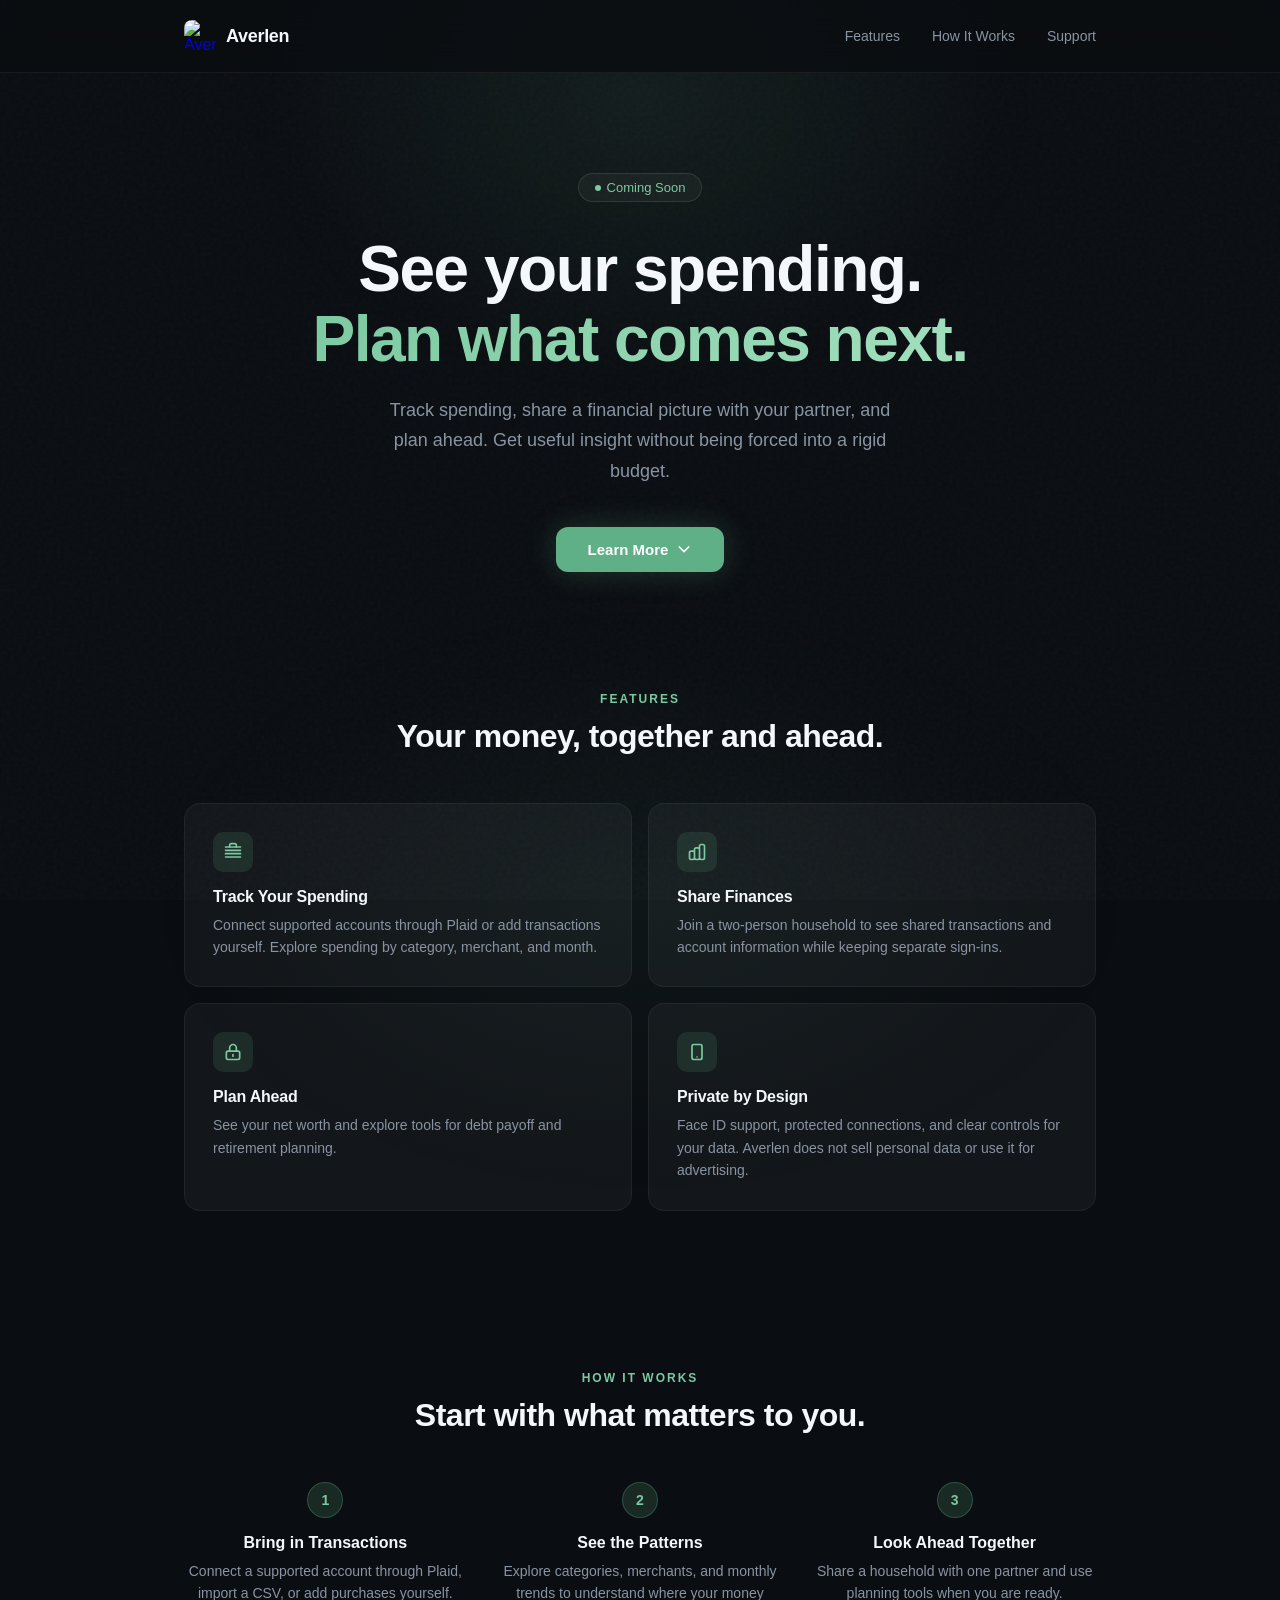
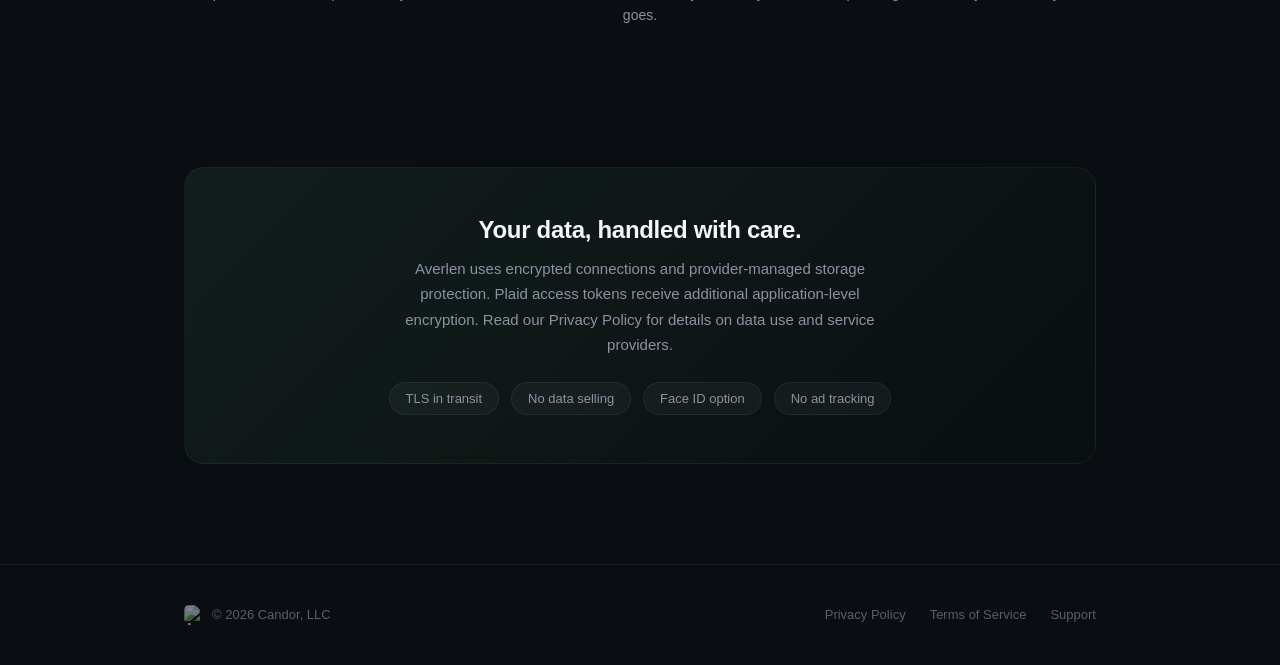
==== index.html @ c2e6af3e "Set Averlen website domain while preserving existing app callbacks" ====
<!DOCTYPE html>
<html lang="en">
<head>
    <meta charset="UTF-8">
    <meta name="viewport" content="width=device-width, initial-scale=1.0">
    <title>Averlen — Track spending, share finances, plan ahead.</title>
    <meta name="description" content="Averlen helps you track spending, share finances with a partner, and plan ahead. Connect supported accounts, explore trends, and use flexible tools without a rigid budget.">
    <meta name="theme-color" content="#5FAF87">
    <link rel="icon" type="image/png" href="averlen-logo.png">
    <link rel="apple-touch-icon" href="averlen-logo.png">

    <link rel="canonical" href="https://averlen.app/">

    <!-- Open Graph / social sharing -->
    <meta property="og:title" content="Averlen — Track spending, share finances, plan ahead.">
    <meta property="og:description" content="Track spending, share finances with a partner, and plan ahead with Averlen for iPhone.">
    <meta property="og:image" content="https://averlen.app/averlen-logo.png">
    <meta property="og:url" content="https://averlen.app">
    <meta property="og:type" content="website">
    <meta name="twitter:card" content="summary_large_image">
    <meta name="twitter:title" content="Averlen — Track spending, share finances, plan ahead.">
    <meta name="twitter:description" content="Track spending, share finances with a partner, and plan ahead with Averlen for iPhone.">
    <meta name="twitter:image" content="https://averlen.app/averlen-logo.png">
    <style>
        *, *::before, *::after { margin: 0; padding: 0; box-sizing: border-box; }

        :root {
            --green: #5FAF87;
            --green-light: #7CC9A1;
            --green-dark: #4A8F6E;
            --green-glow: rgba(95, 175, 135, 0.25);
            --bg: #0A0D11;
            --surface: rgba(255, 255, 255, 0.04);
            --surface-hover: rgba(255, 255, 255, 0.07);
            --border: rgba(255, 255, 255, 0.06);
            --border-light: rgba(255, 255, 255, 0.1);
            --text: #F4F7FB;
            --text-secondary: #8994A3;
            --text-muted: #5a5f68;
        }

        html { scroll-behavior: smooth; }

        body {
            font-family: 'Inter', -apple-system, BlinkMacSystemFont, sans-serif;
            background: var(--bg);
            color: var(--text);
            min-height: 100vh;
            overflow-x: hidden;
            -webkit-font-smoothing: antialiased;
        }

        /* ── Ambient background glow ── */
        .bg-glow {
            position: fixed;
            top: -200px;
            left: 50%;
            transform: translateX(-50%);
            width: 800px;
            height: 600px;
            background: radial-gradient(ellipse, rgba(95, 175, 135, 0.10) 0%, transparent 70%);
            pointer-events: none;
            z-index: 0;
        }

        .bg-glow-bottom {
            position: fixed;
            bottom: -300px;
            left: 50%;
            transform: translateX(-50%);
            width: 1000px;
            height: 600px;
            background: radial-gradient(ellipse, rgba(95, 175, 135, 0.06) 0%, transparent 70%);
            pointer-events: none;
            z-index: 0;
        }

        /* ── Noise texture overlay ── */
        body::before {
            content: '';
            position: fixed;
            inset: 0;
            background: url("data:image/svg+xml,%3Csvg viewBox='0 0 256 256' xmlns='http://www.w3.org/2000/svg'%3E%3Cfilter id='noise'%3E%3CfeTurbulence type='fractalNoise' baseFrequency='0.9' numOctaves='4' stitchTiles='stitch'/%3E%3C/filter%3E%3Crect width='100%25' height='100%25' filter='url(%23noise)' opacity='0.03'/%3E%3C/svg%3E");
            pointer-events: none;
            z-index: 1;
        }

        /* ── Layout ── */
        .page { position: relative; z-index: 2; }

        .container {
            max-width: 960px;
            margin: 0 auto;
            padding: 0 24px;
        }

        /* ── Nav ── */
        nav {
            padding: 20px 0;
            position: sticky;
            top: 0;
            z-index: 100;
            backdrop-filter: blur(20px);
            -webkit-backdrop-filter: blur(20px);
            background: rgba(10, 13, 17, 0.8);
            border-bottom: 1px solid var(--border);
        }

        .nav-inner {
            display: flex;
            align-items: center;
            justify-content: space-between;
        }

        .nav-brand {
            display: flex;
            align-items: center;
            gap: 10px;
            text-decoration: none;
        }

        .nav-brand img {
            width: 32px;
            height: 32px;
            border-radius: 8px;
        }

        .nav-brand span {
            font-size: 18px;
            font-weight: 700;
            color: var(--text);
            letter-spacing: -0.3px;
        }

        .nav-links {
            display: flex;
            align-items: center;
            gap: 32px;
        }

        .nav-links a {
            color: var(--text-secondary);
            text-decoration: none;
            font-size: 14px;
            font-weight: 500;
            transition: color 0.2s;
        }

        .nav-links a:hover { color: var(--text); }

        /* ── Hero ── */
        .hero {
            padding: 100px 0 80px;
            text-align: center;
        }

        .hero-badge {
            display: inline-flex;
            align-items: center;
            gap: 6px;
            background: var(--surface);
            border: 1px solid var(--border-light);
            border-radius: 100px;
            padding: 6px 16px;
            font-size: 13px;
            font-weight: 500;
            color: var(--green-light);
            margin-bottom: 32px;
            animation: fadeInUp 0.6s ease-out;
        }

        .hero-badge::before {
            content: '';
            width: 6px;
            height: 6px;
            border-radius: 50%;
            background: var(--green-light);
            animation: pulse 2s ease-in-out infinite;
        }

        .hero h1 {
            font-size: clamp(40px, 6vw, 64px);
            font-weight: 700;
            letter-spacing: -1.5px;
            line-height: 1.1;
            margin-bottom: 20px;
            animation: fadeInUp 0.6s ease-out 0.1s both;
        }

        .hero h1 .highlight {
            background: linear-gradient(135deg, var(--green-light), #A3E0BE);
            -webkit-background-clip: text;
            -webkit-text-fill-color: transparent;
            background-clip: text;
        }

        .hero-sub {
            font-size: 18px;
            line-height: 1.7;
            color: var(--text-secondary);
            max-width: 520px;
            margin: 0 auto 40px;
            animation: fadeInUp 0.6s ease-out 0.2s both;
        }

        .hero-cta {
            display: inline-flex;
            align-items: center;
            gap: 8px;
            background: var(--green);
            color: white;
            padding: 14px 32px;
            border-radius: 12px;
            font-size: 15px;
            font-weight: 600;
            text-decoration: none;
            transition: all 0.25s;
            box-shadow: 0 0 30px var(--green-glow);
            animation: fadeInUp 0.6s ease-out 0.3s both;
        }

        .hero-cta:hover {
            transform: translateY(-2px);
            box-shadow: 0 0 50px var(--green-glow);
            background: var(--green-dark);
        }

        .hero-cta svg {
            width: 16px;
            height: 16px;
        }

        /* ── Features ── */
        .features-section {
            padding: 40px 0 80px;
        }

        .section-label {
            text-align: center;
            font-size: 12px;
            font-weight: 600;
            text-transform: uppercase;
            letter-spacing: 2px;
            color: var(--green-light);
            margin-bottom: 12px;
        }

        .section-title {
            text-align: center;
            font-size: 32px;
            font-weight: 700;
            letter-spacing: -0.5px;
            margin-bottom: 48px;
        }

        .features-grid {
            display: grid;
            grid-template-columns: repeat(2, 1fr);
            gap: 16px;
        }

        .feature-card {
            background: var(--surface);
            border: 1px solid var(--border);
            border-radius: 16px;
            padding: 28px;
            transition: all 0.3s ease;
        }

        .feature-card:hover {
            background: var(--surface-hover);
            border-color: var(--border-light);
            transform: translateY(-2px);
        }

        .feature-icon-wrap {
            width: 40px;
            height: 40px;
            border-radius: 10px;
            background: rgba(95, 175, 135, 0.14);
            display: flex;
            align-items: center;
            justify-content: center;
            margin-bottom: 16px;
            font-size: 18px;
        }

        .feature-card h3 {
            font-size: 16px;
            font-weight: 600;
            margin-bottom: 8px;
            letter-spacing: -0.2px;
        }

        .feature-card p {
            font-size: 14px;
            color: var(--text-secondary);
            line-height: 1.6;
        }

        /* ── How it works ── */
        .how-section {
            padding: 80px 0;
        }

        .steps {
            display: grid;
            grid-template-columns: repeat(3, 1fr);
            gap: 32px;
            margin-top: 48px;
        }

        .step {
            text-align: center;
        }

        .step-num {
            width: 36px;
            height: 36px;
            border-radius: 50%;
            background: rgba(95, 175, 135, 0.18);
            color: var(--green-light);
            display: inline-flex;
            align-items: center;
            justify-content: center;
            font-size: 14px;
            font-weight: 700;
            margin-bottom: 16px;
            border: 1px solid rgba(95, 175, 135, 0.3);
        }

        .step h3 {
            font-size: 16px;
            font-weight: 600;
            margin-bottom: 8px;
        }

        .step p {
            font-size: 14px;
            color: var(--text-secondary);
            line-height: 1.6;
        }

        /* ── Privacy banner ── */
        .privacy-section {
            padding: 60px 0;
        }

        .privacy-card {
            background: linear-gradient(135deg, rgba(95, 175, 135, 0.10), rgba(46, 125, 50, 0.02));
            border: 1px solid rgba(46, 125, 50, 0.15);
            border-radius: 20px;
            padding: 48px;
            text-align: center;
        }

        .privacy-card h2 {
            font-size: 24px;
            font-weight: 700;
            margin-bottom: 12px;
            letter-spacing: -0.3px;
        }

        .privacy-card p {
            font-size: 15px;
            color: var(--text-secondary);
            line-height: 1.7;
            max-width: 480px;
            margin: 0 auto;
        }

        .privacy-pills {
            display: flex;
            justify-content: center;
            gap: 12px;
            margin-top: 24px;
            flex-wrap: wrap;
        }

        .pill {
            background: var(--surface);
            border: 1px solid var(--border);
            border-radius: 100px;
            padding: 8px 16px;
            font-size: 13px;
            font-weight: 500;
            color: var(--text-secondary);
        }

        /* ── Footer ── */
        footer {
            padding: 40px 0;
            border-top: 1px solid var(--border);
            margin-top: 40px;
        }

        .footer-inner {
            display: flex;
            align-items: center;
            justify-content: space-between;
        }

        .footer-brand {
            display: flex;
            align-items: center;
            gap: 8px;
        }

        .footer-brand img {
            width: 20px;
            height: 20px;
            border-radius: 5px;
            opacity: 0.5;
        }

        .footer-brand span {
            font-size: 13px;
            color: var(--text-muted);
        }

        .footer-links {
            display: flex;
            gap: 24px;
        }

        .footer-links a {
            font-size: 13px;
            color: var(--text-muted);
            text-decoration: none;
            transition: color 0.2s;
        }

        .footer-links a:hover { color: var(--text-secondary); }

        /* ── Animations ── */
        @keyframes fadeInUp {
            from { opacity: 0; transform: translateY(20px); }
            to { opacity: 1; transform: translateY(0); }
        }

        @keyframes pulse {
            0%, 100% { opacity: 1; }
            50% { opacity: 0.4; }
        }

        /* ── Mobile hamburger toggle ── */
        .nav-toggle {
            display: none;
            background: none;
            border: none;
            cursor: pointer;
            padding: 8px;
            color: var(--text-secondary);
        }

        .nav-toggle svg { display: block; }

        /* ── Responsive ── */
        @media (max-width: 640px) {
            .hero { padding: 60px 0 50px; }
            .hero h1 { font-size: 32px; }
            .hero-sub { font-size: 16px; }
            .features-grid { grid-template-columns: 1fr; }
            .steps { grid-template-columns: 1fr; gap: 24px; }
            .privacy-card { padding: 32px 24px; }
            .privacy-pills { gap: 8px; }
            .pill { font-size: 12px; padding: 6px 12px; }
            .footer-inner { flex-direction: column; gap: 16px; text-align: center; }
            .footer-links { gap: 16px; }

            .nav-toggle { display: block; }

            .nav-links {
                display: none;
                position: absolute;
                top: 100%;
                left: 0;
                right: 0;
                background: rgba(10, 13, 17, 0.95);
                backdrop-filter: blur(20px);
                -webkit-backdrop-filter: blur(20px);
                border-bottom: 1px solid var(--border);
                flex-direction: column;
                padding: 16px 24px;
                gap: 16px;
            }

            .nav-links.open { display: flex; }

            .nav-links a { font-size: 16px; }
        }
    </style>
</head>
<body>
    <div class="bg-glow"></div>
    <div class="bg-glow-bottom"></div>

    <div class="page">
        <!-- Nav -->
        <nav>
            <div class="container">
                <div class="nav-inner">
                    <a href="/" class="nav-brand">
                        <img src="averlen-logo.png" alt="Averlen">
                        <span>Averlen</span>
                    </a>
                    <button class="nav-toggle" onclick="document.querySelector('.nav-links').classList.toggle('open')" aria-label="Menu">
                        <svg width="24" height="24" fill="none" viewBox="0 0 24 24" stroke="currentColor" stroke-width="2">
                            <path stroke-linecap="round" stroke-linejoin="round" d="M4 6h16M4 12h16M4 18h16"/>
                        </svg>
                    </button>
                    <div class="nav-links">
                        <a href="#features" onclick="document.querySelector('.nav-links').classList.remove('open')">Features</a>
                        <a href="#how" onclick="document.querySelector('.nav-links').classList.remove('open')">How It Works</a>
                        <a href="support.html">Support</a>
                    </div>
                </div>
            </div>
        </nav>

        <!-- Hero -->
        <section class="hero">
            <div class="container">
                <div class="hero-badge">Coming Soon</div>
                <h1>See your spending.<br><span class="highlight">Plan what comes next.</span></h1>
                <p class="hero-sub">
                    Track spending, share a financial picture with your partner, and plan ahead.
                    Get useful insight without being forced into a rigid budget.
                </p>
                <a href="#features" class="hero-cta">
                    Learn More
                    <svg fill="none" viewBox="0 0 24 24" stroke="currentColor" stroke-width="2.5">
                        <path stroke-linecap="round" stroke-linejoin="round" d="M19 9l-7 7-7-7"/>
                    </svg>
                </a>
            </div>
        </section>

        <!-- Features -->
        <section class="features-section" id="features">
            <div class="container">
                <p class="section-label">Features</p>
                <h2 class="section-title">Your money, together and ahead.</h2>
                <div class="features-grid">
                    <div class="feature-card">
                        <div class="feature-icon-wrap">
                            <svg width="20" height="20" fill="none" viewBox="0 0 24 24" stroke="#7CC9A1" stroke-width="2"><path stroke-linecap="round" stroke-linejoin="round" d="M3 10h18M3 6h18M3 14h18M3 18h18"/><path stroke-linecap="round" stroke-linejoin="round" d="M8 6V4a2 2 0 012-2h4a2 2 0 012 2v2"/></svg>
                        </div>
                        <h3>Track Your Spending</h3>
                        <p>Connect supported accounts through Plaid or add transactions yourself. Explore spending by category, merchant, and month.</p>
                    </div>
                    <div class="feature-card">
                        <div class="feature-icon-wrap">
                            <svg width="20" height="20" fill="none" viewBox="0 0 24 24" stroke="#7CC9A1" stroke-width="2"><path stroke-linecap="round" stroke-linejoin="round" d="M9 19v-6a2 2 0 00-2-2H5a2 2 0 00-2 2v6a2 2 0 002 2h2a2 2 0 002-2zm0 0V9a2 2 0 012-2h2a2 2 0 012 2v10m-6 0a2 2 0 002 2h2a2 2 0 002-2m0 0V5a2 2 0 012-2h2a2 2 0 012 2v14a2 2 0 01-2 2h-2a2 2 0 01-2-2z"/></svg>
                        </div>
                        <h3>Share Finances</h3>
                        <p>Join a two-person household to see shared transactions and account information while keeping separate sign-ins.</p>
                    </div>
                    <div class="feature-card">
                        <div class="feature-icon-wrap">
                            <svg width="20" height="20" fill="none" viewBox="0 0 24 24" stroke="#7CC9A1" stroke-width="2"><path stroke-linecap="round" stroke-linejoin="round" d="M12 15v2m-6 4h12a2 2 0 002-2v-6a2 2 0 00-2-2H6a2 2 0 00-2 2v6a2 2 0 002 2zm10-10V7a4 4 0 00-8 0v4h8z"/></svg>
                        </div>
                        <h3>Plan Ahead</h3>
                        <p>See your net worth and explore tools for debt payoff and retirement planning.</p>
                    </div>
                    <div class="feature-card">
                        <div class="feature-icon-wrap">
                            <svg width="20" height="20" fill="none" viewBox="0 0 24 24" stroke="#7CC9A1" stroke-width="2"><path stroke-linecap="round" stroke-linejoin="round" d="M12 18h.01M8 21h8a2 2 0 002-2V5a2 2 0 00-2-2H8a2 2 0 00-2 2v14a2 2 0 002 2z"/></svg>
                        </div>
                        <h3>Private by Design</h3>
                        <p>Face ID support, protected connections, and clear controls for your data. Averlen does not sell personal data or use it for advertising.</p>
                    </div>
                </div>
            </div>
        </section>

        <!-- How It Works -->
        <section class="how-section" id="how">
            <div class="container">
                <p class="section-label">How It Works</p>
                <h2 class="section-title">Start with what matters to you.</h2>
                <div class="steps">
                    <div class="step">
                        <div class="step-num">1</div>
                        <h3>Bring in Transactions</h3>
                        <p>Connect a supported account through Plaid, import a CSV, or add purchases yourself.</p>
                    </div>
                    <div class="step">
                        <div class="step-num">2</div>
                        <h3>See the Patterns</h3>
                        <p>Explore categories, merchants, and monthly trends to understand where your money goes.</p>
                    </div>
                    <div class="step">
                        <div class="step-num">3</div>
                        <h3>Look Ahead Together</h3>
                        <p>Share a household with one partner and use planning tools when you are ready.</p>
                    </div>
                </div>
            </div>
        </section>

        <!-- Privacy -->
        <section class="privacy-section">
            <div class="container">
                <div class="privacy-card">
                    <h2>Your data, handled with care.</h2>
                    <p>Averlen uses encrypted connections and provider-managed storage protection. Plaid access tokens receive additional application-level encryption. Read our Privacy Policy for details on data use and service providers.</p>
                    <div class="privacy-pills">
                        <span class="pill">TLS in transit</span>
                        <span class="pill">No data selling</span>
                        <span class="pill">Face ID option</span>
                        <span class="pill">No ad tracking</span>
                    </div>
                </div>
            </div>
        </section>

        <!-- Footer -->
        <footer>
            <div class="container">
                <div class="footer-inner">
                    <div class="footer-brand">
                        <img src="averlen-logo.png" alt="Averlen">
                        <span>&copy; 2026 Candor, LLC</span>
                    </div>
                    <div class="footer-links">
                        <a href="privacy.html">Privacy Policy</a>
                        <a href="terms.html">Terms of Service</a>
                        <a href="support.html">Support</a>
                    </div>
                </div>
            </div>
        </footer>
    </div>
</body>
</html>
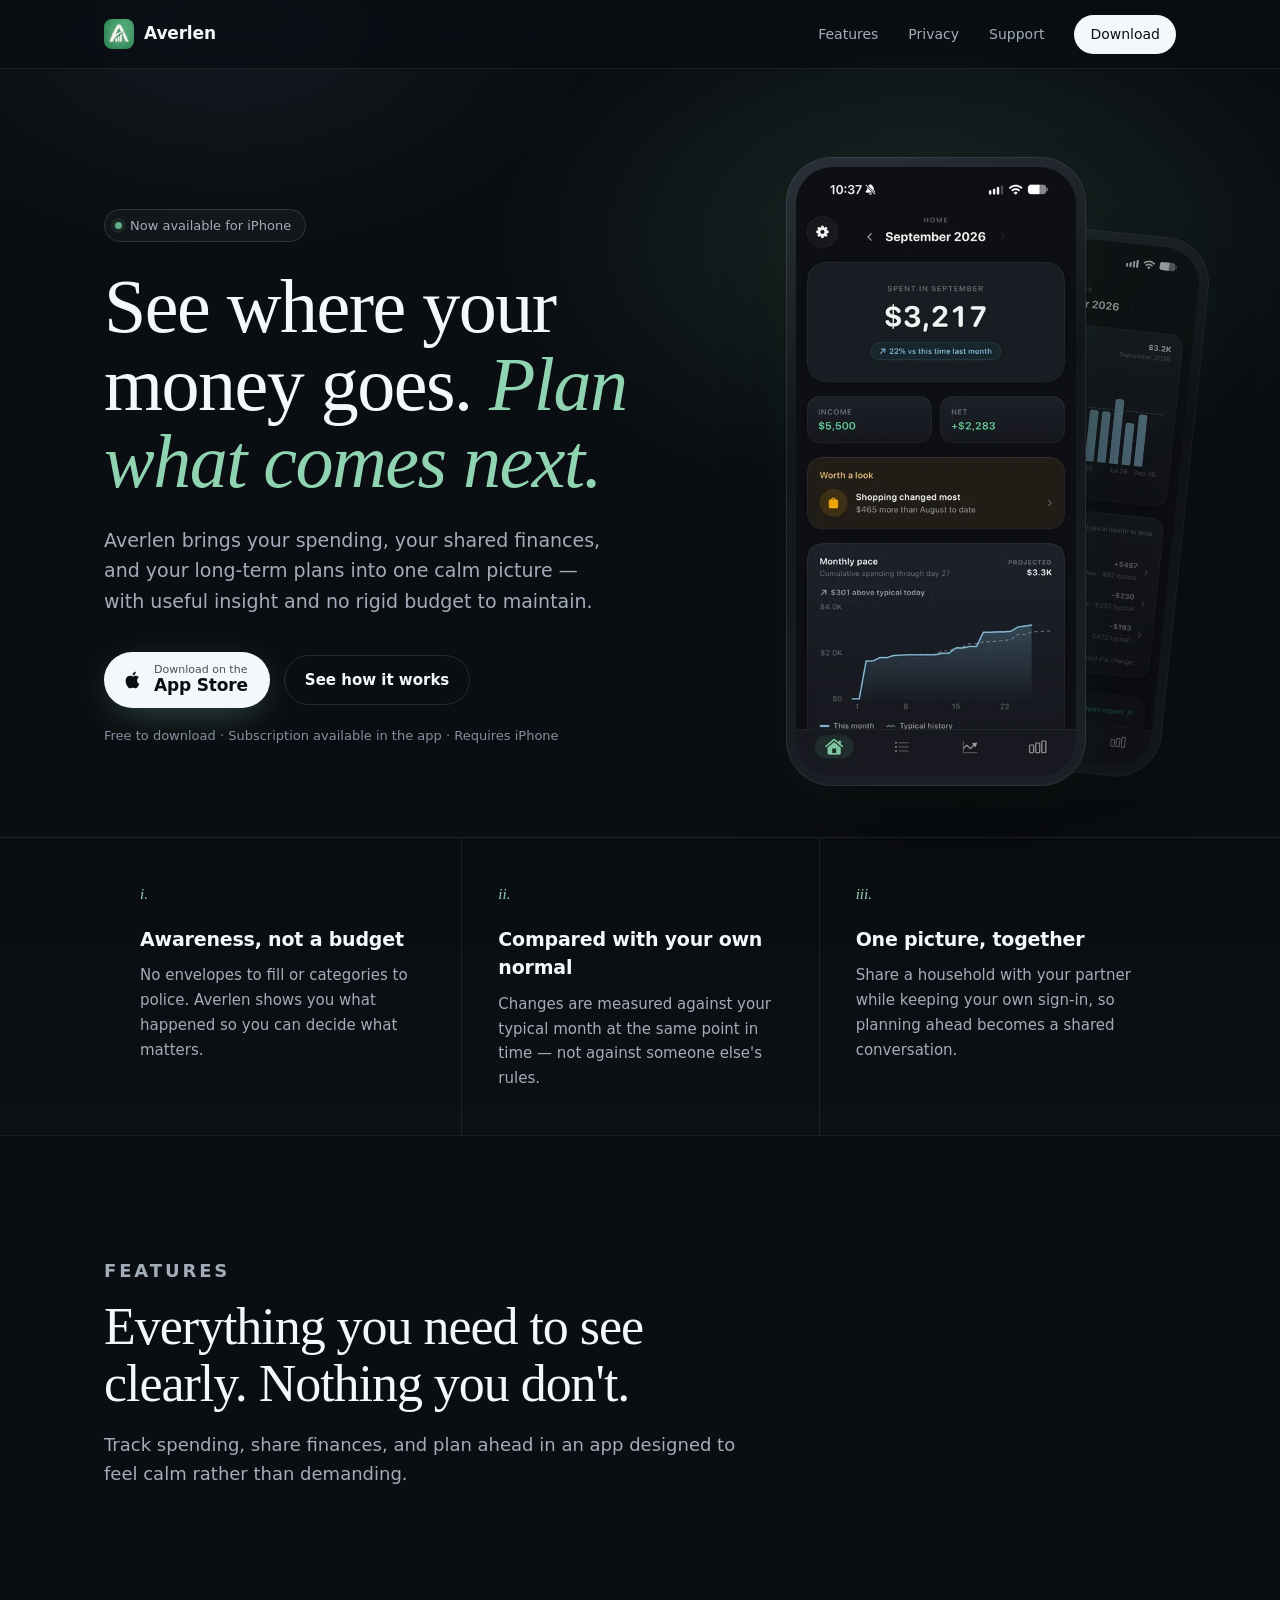
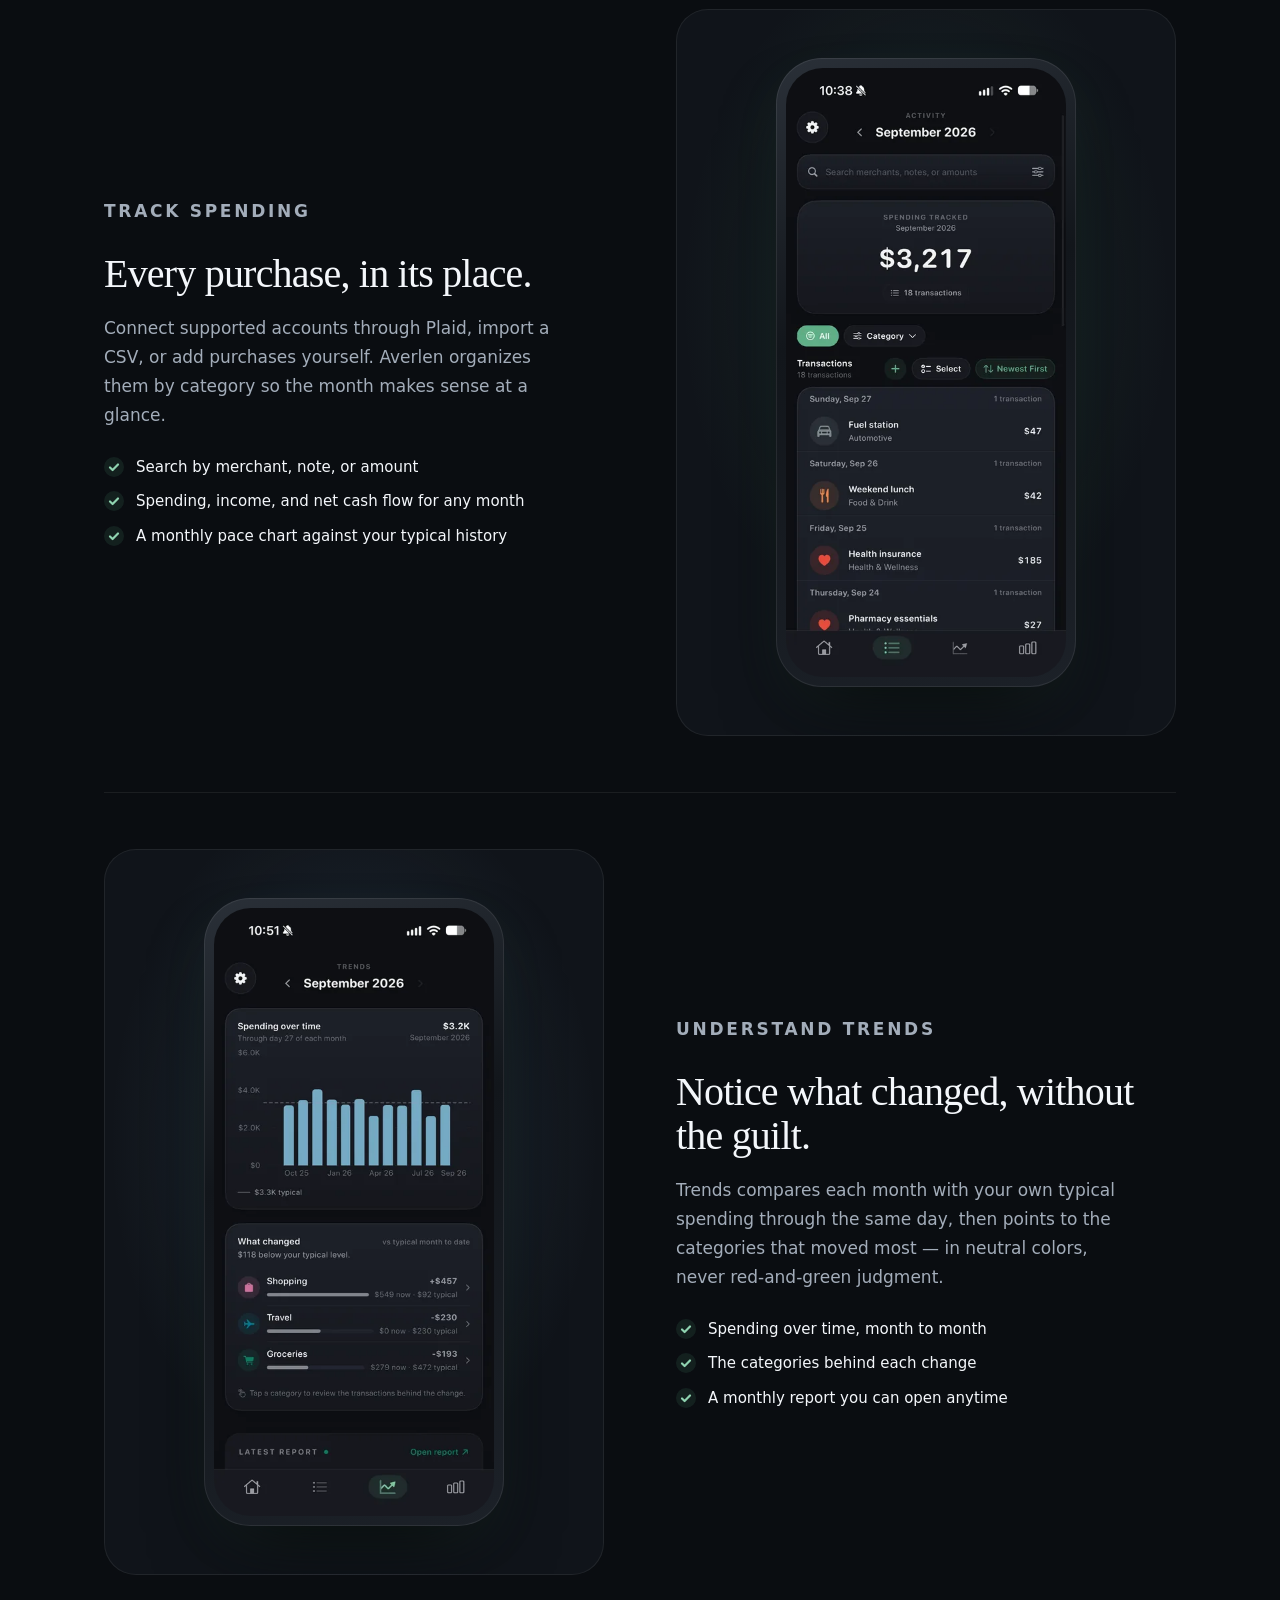
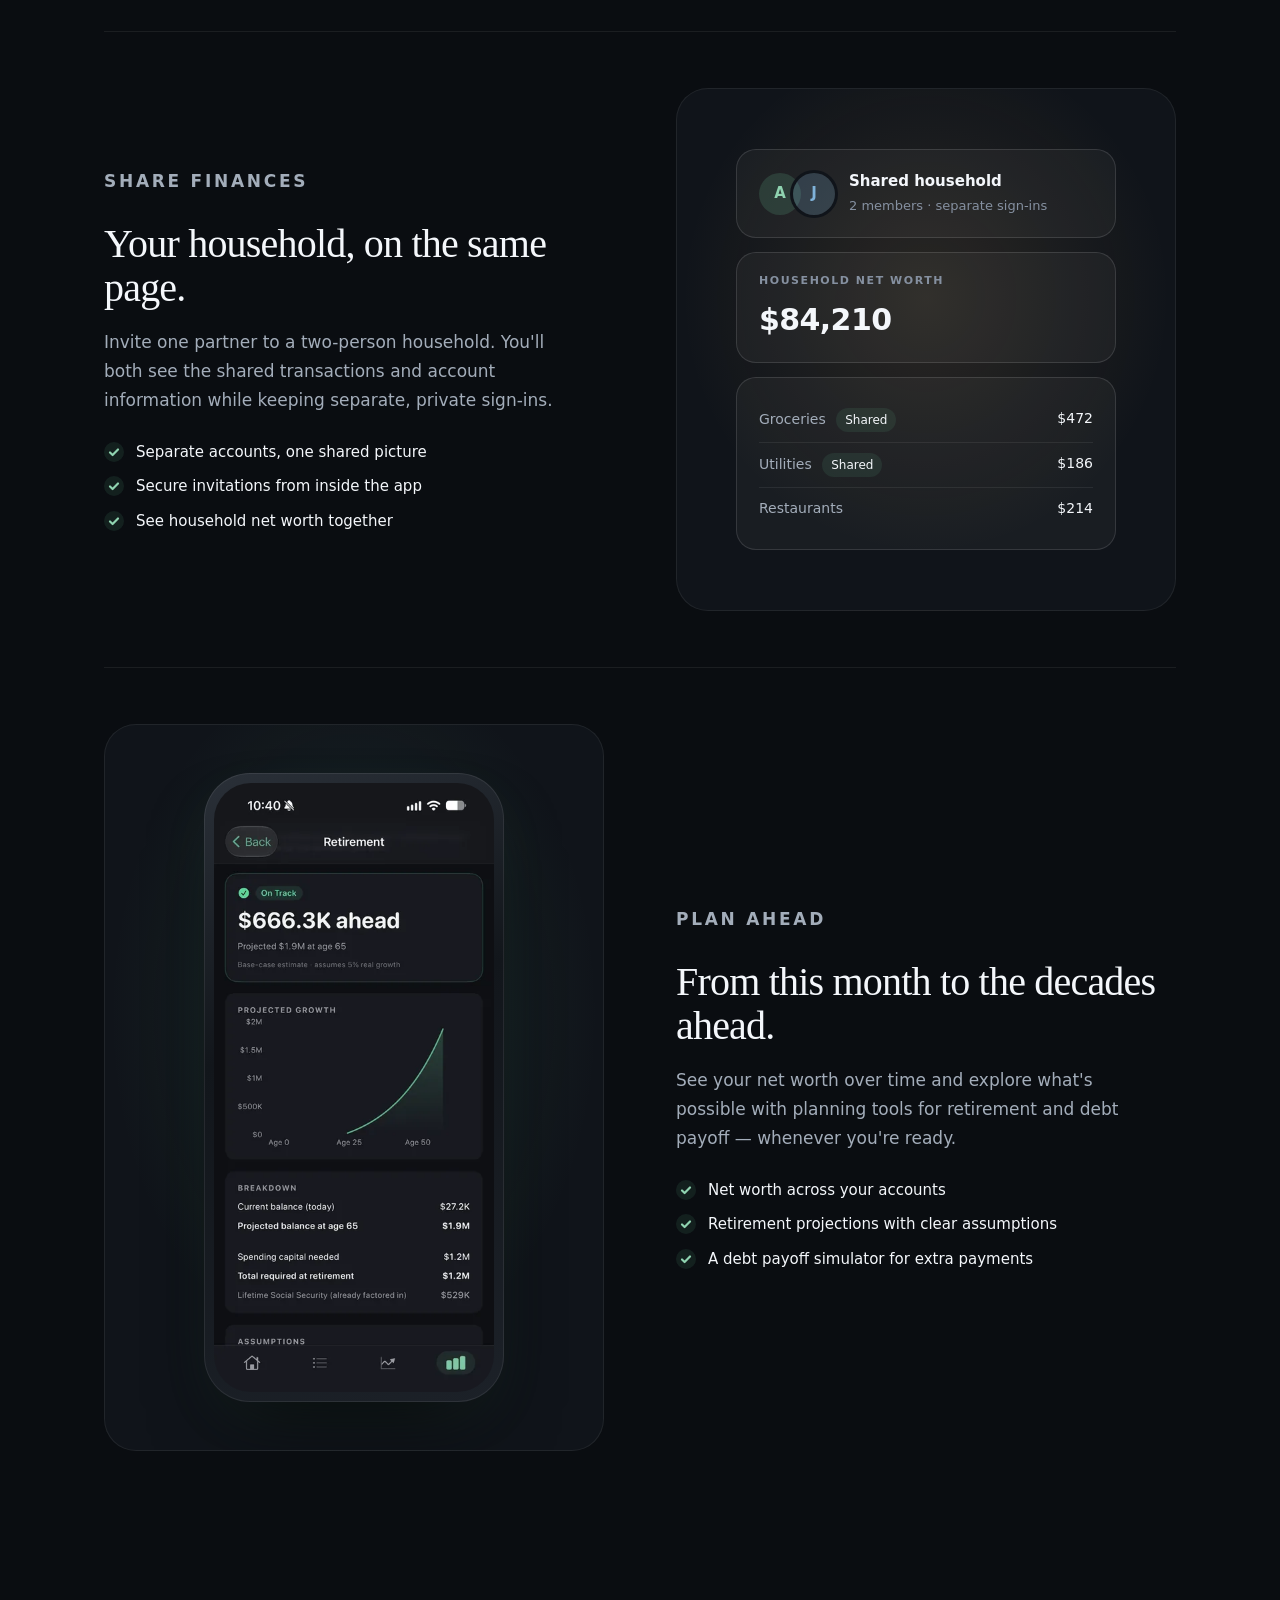
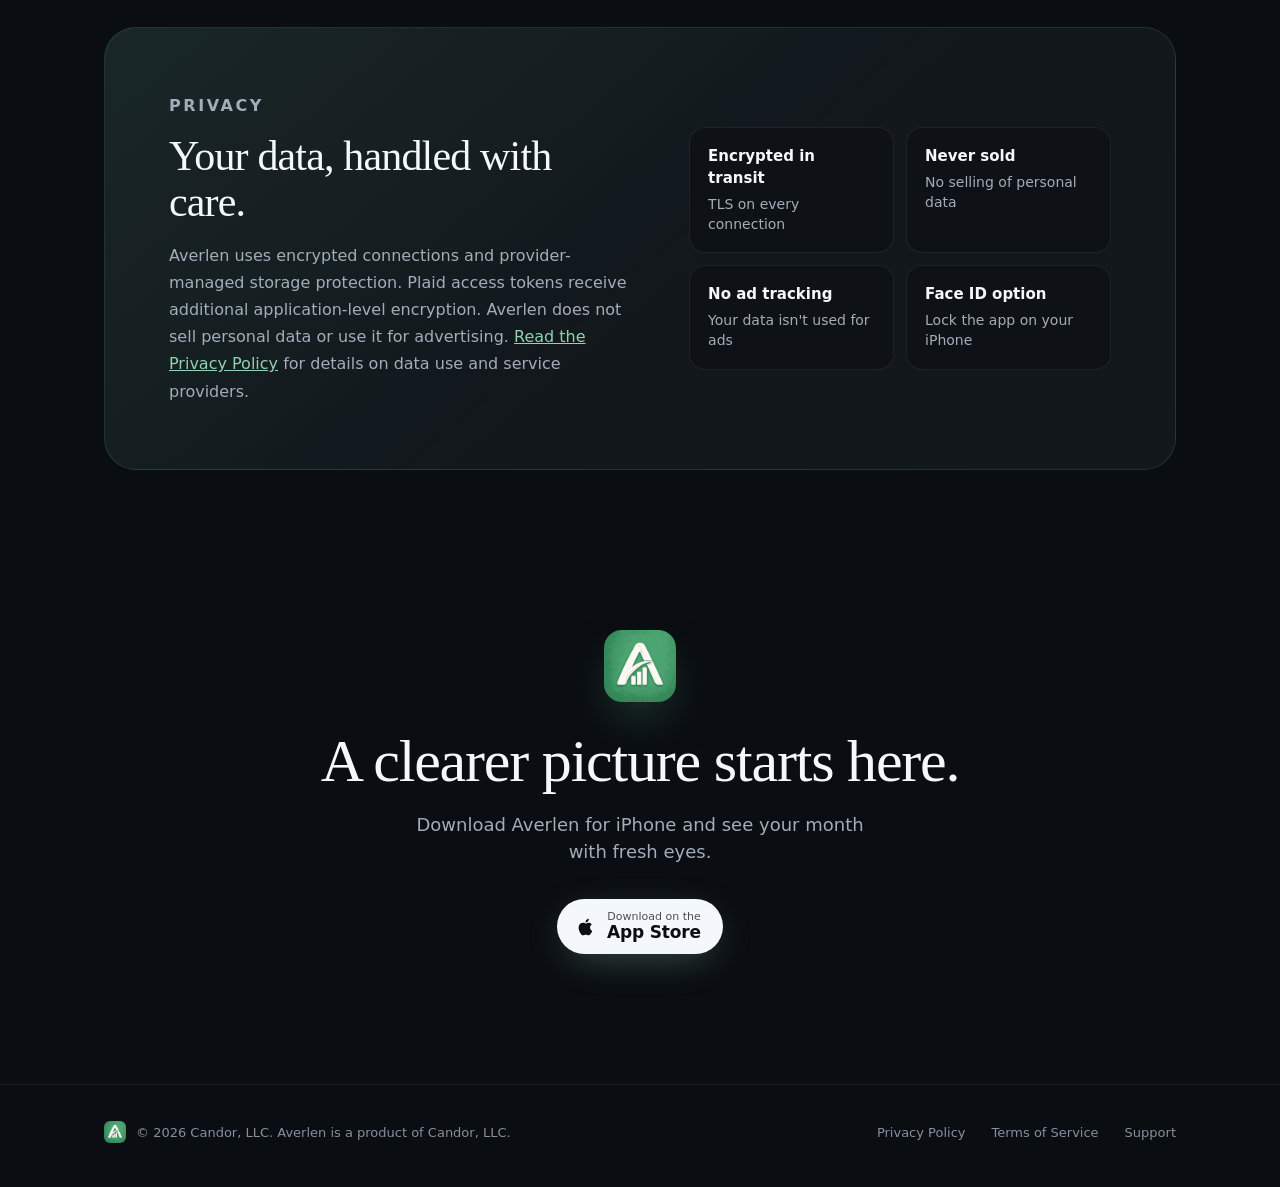
==== commit 9b6322c3: "Redesign the homepage for launch and match the support page - Replace "Coming Soon" with App Store d" ====
--- a/index.html
+++ b/index.html
@@ -3,634 +3,483 @@
 <head>
     <meta charset="UTF-8">
     <meta name="viewport" content="width=device-width, initial-scale=1.0">
-    <title>Averlen — Track spending, share finances, plan ahead.</title>
-    <meta name="description" content="Averlen helps you track spending, share finances with a partner, and plan ahead. Connect supported accounts, explore trends, and use flexible tools without a rigid budget.">
-    <meta name="theme-color" content="#5FAF87">
-    <link rel="icon" type="image/png" href="averlen-logo.png">
-    <link rel="apple-touch-icon" href="averlen-logo.png">
-
+    <title>Averlen — See where your money goes. Plan what comes next.</title>
+    <meta name="description" content="Averlen for iPhone helps you track spending, share finances with a partner, and plan ahead — with clear insight and no rigid budget to maintain.">
+    <meta name="theme-color" content="#0A0D11">
+    <meta name="color-scheme" content="dark">
+    <meta name="apple-itunes-app" content="app-id=6792603482">
+    <link rel="icon" type="image/png" sizes="64x64" href="assets/logo-64.png">
+    <link rel="apple-touch-icon" href="assets/logo-180.png">
     <link rel="canonical" href="https://averlen.app/">
 
     <!-- Open Graph / social sharing -->
-    <meta property="og:title" content="Averlen — Track spending, share finances, plan ahead.">
+    <meta property="og:site_name" content="Averlen">
+    <meta property="og:title" content="Averlen — See where your money goes. Plan what comes next.">
     <meta property="og:description" content="Track spending, share finances with a partner, and plan ahead with Averlen for iPhone.">
-    <meta property="og:image" content="https://averlen.app/averlen-logo.png">
-    <meta property="og:url" content="https://averlen.app">
+    <meta property="og:image" content="https://averlen.app/assets/og-image.png">
+    <meta property="og:image:width" content="1200">
+    <meta property="og:image:height" content="630">
+    <meta property="og:url" content="https://averlen.app/">
     <meta property="og:type" content="website">
     <meta name="twitter:card" content="summary_large_image">
-    <meta name="twitter:title" content="Averlen — Track spending, share finances, plan ahead.">
+    <meta name="twitter:title" content="Averlen — See where your money goes. Plan what comes next.">
     <meta name="twitter:description" content="Track spending, share finances with a partner, and plan ahead with Averlen for iPhone.">
-    <meta name="twitter:image" content="https://averlen.app/averlen-logo.png">
+    <meta name="twitter:image" content="https://averlen.app/assets/og-image.png">
+    <script type="application/ld+json">
+    {"@context":"https://schema.org","@type":"MobileApplication","name":"Averlen","operatingSystem":"iOS","applicationCategory":"FinanceApplication","url":"https://averlen.app/","downloadUrl":"https://apps.apple.com/us/app/averlen/id6792603482","offers":{"@type":"Offer","price":"0","priceCurrency":"USD"},"publisher":{"@type":"Organization","name":"Candor, LLC"}}
+    </script>
     <style>
         *, *::before, *::after { margin: 0; padding: 0; box-sizing: border-box; }
 
         :root {
-            --green: #5FAF87;
-            --green-light: #7CC9A1;
-            --green-dark: #4A8F6E;
-            --green-glow: rgba(95, 175, 135, 0.25);
+            --sage: #5FAF87;
+            --sage-light: #8FD3B0;
+            --sage-wash: rgba(95, 175, 135, 0.12);
+            --blue: #7FB2D9;
+            --amber: #E3B36A;
             --bg: #0A0D11;
-            --surface: rgba(255, 255, 255, 0.04);
-            --surface-hover: rgba(255, 255, 255, 0.07);
-            --border: rgba(255, 255, 255, 0.06);
-            --border-light: rgba(255, 255, 255, 0.1);
+            --bg-raised: #10141A;
+            --surface: rgba(255, 255, 255, 0.035);
+            --border: rgba(255, 255, 255, 0.07);
+            --border-strong: rgba(255, 255, 255, 0.12);
             --text: #F4F7FB;
-            --text-secondary: #8994A3;
-            --text-muted: #5a5f68;
+            --text-secondary: #A3ADBA;
+            --text-muted: #8590A0;
+            --serif: ui-serif, "New York", "Iowan Old Style", Charter, Georgia, serif;
+            --sans: -apple-system, BlinkMacSystemFont, "SF Pro Text", "Segoe UI", system-ui, sans-serif;
+            --radius: 22px;
+            --max: 1120px;
         }
 
         html { scroll-behavior: smooth; }
+        @media (prefers-reduced-motion: reduce) { html { scroll-behavior: auto; } }
 
         body {
-            font-family: 'Inter', -apple-system, BlinkMacSystemFont, sans-serif;
+            font-family: var(--sans);
             background: var(--bg);
             color: var(--text);
-            min-height: 100vh;
+            line-height: 1.5;
             overflow-x: hidden;
             -webkit-font-smoothing: antialiased;
-        }
-
-        /* ── Ambient background glow ── */
-        .bg-glow {
-            position: fixed;
-            top: -200px;
-            left: 50%;
-            transform: translateX(-50%);
-            width: 800px;
-            height: 600px;
-            background: radial-gradient(ellipse, rgba(95, 175, 135, 0.10) 0%, transparent 70%);
-            pointer-events: none;
-            z-index: 0;
-        }
-
-        .bg-glow-bottom {
-            position: fixed;
-            bottom: -300px;
-            left: 50%;
-            transform: translateX(-50%);
-            width: 1000px;
-            height: 600px;
-            background: radial-gradient(ellipse, rgba(95, 175, 135, 0.06) 0%, transparent 70%);
-            pointer-events: none;
-            z-index: 0;
-        }
-
-        /* ── Noise texture overlay ── */
-        body::before {
-            content: '';
-            position: fixed;
-            inset: 0;
-            background: url("data:image/svg+xml,%3Csvg viewBox='0 0 256 256' xmlns='http://www.w3.org/2000/svg'%3E%3Cfilter id='noise'%3E%3CfeTurbulence type='fractalNoise' baseFrequency='0.9' numOctaves='4' stitchTiles='stitch'/%3E%3C/filter%3E%3Crect width='100%25' height='100%25' filter='url(%23noise)' opacity='0.03'/%3E%3C/svg%3E");
-            pointer-events: none;
-            z-index: 1;
-        }
-
-        /* ── Layout ── */
-        .page { position: relative; z-index: 2; }
-
-        .container {
-            max-width: 960px;
-            margin: 0 auto;
-            padding: 0 24px;
-        }
+            text-rendering: optimizeLegibility;
+        }
+
+        img { display: block; max-width: 100%; height: auto; }
+        a { color: inherit; }
+        :focus-visible { outline: 2px solid var(--sage-light); outline-offset: 3px; border-radius: 6px; }
+
+        .skip {
+            position: absolute; left: 16px; top: -48px; z-index: 200;
+            background: var(--text); color: var(--bg); padding: 10px 16px; border-radius: 10px;
+            font-weight: 600; text-decoration: none;
+        }
+        .skip:focus { top: 12px; }
+
+        .container { max-width: var(--max); margin: 0 auto; padding: 0 24px; }
+
+        .eyebrow {
+            font-size: 12px; font-weight: 600; letter-spacing: 0.16em; text-transform: uppercase;
+            color: var(--sage-light);
+        }
+
+        h1, h2, .display { font-family: var(--serif); font-weight: 500; letter-spacing: -0.02em; }
 
         /* ── Nav ── */
-        nav {
-            padding: 20px 0;
-            position: sticky;
-            top: 0;
-            z-index: 100;
-            backdrop-filter: blur(20px);
-            -webkit-backdrop-filter: blur(20px);
-            background: rgba(10, 13, 17, 0.8);
+        .nav {
+            position: sticky; top: 0; z-index: 100;
+            background: rgba(10, 13, 17, 0.72);
+            backdrop-filter: saturate(160%) blur(18px);
+            -webkit-backdrop-filter: saturate(160%) blur(18px);
             border-bottom: 1px solid var(--border);
         }
-
-        .nav-inner {
-            display: flex;
-            align-items: center;
-            justify-content: space-between;
-        }
-
-        .nav-brand {
-            display: flex;
-            align-items: center;
-            gap: 10px;
-            text-decoration: none;
-        }
-
-        .nav-brand img {
-            width: 32px;
-            height: 32px;
-            border-radius: 8px;
-        }
-
-        .nav-brand span {
-            font-size: 18px;
-            font-weight: 700;
-            color: var(--text);
-            letter-spacing: -0.3px;
-        }
-
-        .nav-links {
-            display: flex;
-            align-items: center;
-            gap: 32px;
-        }
-
-        .nav-links a {
-            color: var(--text-secondary);
-            text-decoration: none;
-            font-size: 14px;
-            font-weight: 500;
-            transition: color 0.2s;
-        }
-
+        .nav-inner { height: 68px; display: flex; align-items: center; justify-content: space-between; gap: 24px; }
+        .brand { display: flex; align-items: center; gap: 10px; text-decoration: none; }
+        .brand img { width: 30px; height: 30px; border-radius: 8px; }
+        .brand span { font-size: 17px; font-weight: 650; letter-spacing: -0.01em; }
+        .nav-links { display: flex; align-items: center; gap: 30px; }
+        .nav-links a { color: var(--text-secondary); text-decoration: none; font-size: 14px; font-weight: 500; transition: color .2s; }
         .nav-links a:hover { color: var(--text); }
 
+        .button {
+            display: inline-flex; align-items: center; justify-content: center; gap: 10px;
+            border-radius: 999px; text-decoration: none; font-weight: 600; white-space: nowrap;
+            transition: transform .2s ease, background .2s ease, box-shadow .2s ease;
+        }
+        .nav-links .button-small { padding: 9px 16px; font-size: 14px; background: var(--text); color: var(--bg); }
+        .nav-links .button-small:hover { background: #fff; color: var(--bg); }
+        .app-store {
+            padding: 12px 22px 12px 18px; background: var(--text); color: var(--bg);
+            box-shadow: 0 10px 40px -12px rgba(143, 211, 176, 0.45);
+        }
+        .app-store:hover { transform: translateY(-1px); background: #fff; }
+        .app-store svg { width: 22px; height: 22px; flex: none; }
+        .app-store small { display: block; font-size: 11px; font-weight: 500; line-height: 1.1; opacity: .72; }
+        .app-store strong { display: block; font-size: 17px; line-height: 1.15; letter-spacing: -0.01em; }
+        .button-ghost { padding: 13px 20px; color: var(--text); border: 1px solid var(--border-strong); font-size: 15px; }
+        .button-ghost:hover { background: var(--surface); }
+
         /* ── Hero ── */
-        .hero {
-            padding: 100px 0 80px;
-            text-align: center;
-        }
-
+        .hero { position: relative; padding: 88px 0 40px; }
+        .hero::before {
+            content: ''; position: absolute; inset: -120px 0 auto; height: 760px; pointer-events: none;
+            background:
+                radial-gradient(600px 380px at 72% 38%, rgba(95, 175, 135, 0.16), transparent 70%),
+                radial-gradient(520px 320px at 18% 10%, rgba(127, 178, 217, 0.08), transparent 70%);
+        }
+        .hero-grid { position: relative; display: grid; grid-template-columns: 1.05fr 1fr; gap: 48px; align-items: center; }
         .hero-badge {
-            display: inline-flex;
-            align-items: center;
-            gap: 6px;
-            background: var(--surface);
-            border: 1px solid var(--border-light);
-            border-radius: 100px;
-            padding: 6px 16px;
-            font-size: 13px;
-            font-weight: 500;
-            color: var(--green-light);
-            margin-bottom: 32px;
-            animation: fadeInUp 0.6s ease-out;
-        }
-
-        .hero-badge::before {
-            content: '';
-            width: 6px;
-            height: 6px;
-            border-radius: 50%;
-            background: var(--green-light);
-            animation: pulse 2s ease-in-out infinite;
-        }
-
-        .hero h1 {
-            font-size: clamp(40px, 6vw, 64px);
-            font-weight: 700;
-            letter-spacing: -1.5px;
-            line-height: 1.1;
-            margin-bottom: 20px;
-            animation: fadeInUp 0.6s ease-out 0.1s both;
-        }
-
-        .hero h1 .highlight {
-            background: linear-gradient(135deg, var(--green-light), #A3E0BE);
-            -webkit-background-clip: text;
-            -webkit-text-fill-color: transparent;
-            background-clip: text;
-        }
-
-        .hero-sub {
-            font-size: 18px;
-            line-height: 1.7;
-            color: var(--text-secondary);
-            max-width: 520px;
-            margin: 0 auto 40px;
-            animation: fadeInUp 0.6s ease-out 0.2s both;
-        }
-
-        .hero-cta {
-            display: inline-flex;
-            align-items: center;
-            gap: 8px;
-            background: var(--green);
-            color: white;
-            padding: 14px 32px;
-            border-radius: 12px;
-            font-size: 15px;
-            font-weight: 600;
-            text-decoration: none;
-            transition: all 0.25s;
-            box-shadow: 0 0 30px var(--green-glow);
-            animation: fadeInUp 0.6s ease-out 0.3s both;
-        }
-
-        .hero-cta:hover {
-            transform: translateY(-2px);
-            box-shadow: 0 0 50px var(--green-glow);
-            background: var(--green-dark);
-        }
-
-        .hero-cta svg {
-            width: 16px;
-            height: 16px;
-        }
-
-        /* ── Features ── */
-        .features-section {
-            padding: 40px 0 80px;
-        }
-
-        .section-label {
-            text-align: center;
-            font-size: 12px;
-            font-weight: 600;
-            text-transform: uppercase;
-            letter-spacing: 2px;
-            color: var(--green-light);
-            margin-bottom: 12px;
-        }
-
-        .section-title {
-            text-align: center;
-            font-size: 32px;
-            font-weight: 700;
-            letter-spacing: -0.5px;
-            margin-bottom: 48px;
-        }
-
-        .features-grid {
-            display: grid;
-            grid-template-columns: repeat(2, 1fr);
-            gap: 16px;
-        }
-
-        .feature-card {
-            background: var(--surface);
+            display: inline-flex; align-items: center; gap: 8px; margin-bottom: 26px;
+            padding: 6px 14px 6px 10px; border-radius: 999px;
+            background: var(--surface); border: 1px solid var(--border-strong);
+            font-size: 13px; font-weight: 500; color: var(--text-secondary); text-decoration: none;
+        }
+        .hero-badge i { width: 7px; height: 7px; border-radius: 50%; background: var(--sage); box-shadow: 0 0 0 4px var(--sage-wash); }
+        .hero h1 { font-size: clamp(44px, 6.4vw, 76px); line-height: 1.02; margin-bottom: 24px; }
+        .hero h1 em { font-style: italic; color: var(--sage-light); }
+        .hero-sub { font-size: 19px; line-height: 1.6; color: var(--text-secondary); max-width: 500px; margin-bottom: 36px; }
+        .hero-actions { display: flex; flex-wrap: wrap; align-items: center; gap: 14px; }
+        .hero-note { margin-top: 18px; font-size: 13px; color: var(--text-muted); }
+
+        /* ── Phone frames ── */
+        .phone {
+            position: relative; border-radius: 46px; padding: 10px;
+            background: linear-gradient(160deg, #2A3038, #12161B 40%, #1C2128);
+            box-shadow:
+                0 0 0 1px rgba(255,255,255,0.08) inset,
+                0 40px 80px -30px rgba(0, 0, 0, 0.8),
+                0 20px 60px -20px rgba(95, 175, 135, 0.18);
+        }
+        .phone img { border-radius: 37px; width: 100%; }
+        .hero-phones { position: relative; height: 640px; }
+        .hero-phones .phone { position: absolute; width: 300px; }
+        .hero-phones .front { right: 18%; top: 0; z-index: 2; }
+        .hero-phones .back { right: -2%; top: 70px; width: 260px; opacity: .55; transform: rotate(6deg); filter: saturate(.8); }
+
+        /* ── Sections ── */
+        section { position: relative; scroll-margin-top: 76px; }
+        .section { padding: 120px 0; }
+        .section-head { max-width: 640px; margin-bottom: 64px; }
+        .section-head h2 { font-size: clamp(34px, 4.4vw, 52px); line-height: 1.08; margin: 14px 0 18px; }
+        .section-head p { font-size: 18px; line-height: 1.65; color: var(--text-secondary); }
+        .center { text-align: center; margin-left: auto; margin-right: auto; }
+
+        /* Principles */
+        .principles {
+            border-top: 1px solid var(--border); border-bottom: 1px solid var(--border);
+            background: linear-gradient(180deg, transparent, rgba(255,255,255,0.015));
+        }
+        .principles-grid { display: grid; grid-template-columns: repeat(3, 1fr); }
+        .principle { padding: 44px 36px; }
+        .principle + .principle { border-left: 1px solid var(--border); }
+        .principle .num { font-family: var(--serif); font-size: 15px; color: var(--sage-light); font-style: italic; margin-bottom: 18px; }
+        .principle h3 { font-size: 19px; font-weight: 600; letter-spacing: -0.01em; margin-bottom: 10px; }
+        .principle p { font-size: 15px; line-height: 1.65; color: var(--text-secondary); }
+
+        /* Feature rows */
+        .feature {
+            display: grid; grid-template-columns: 1fr 1fr; gap: 72px; align-items: center;
+            padding: 56px 0;
+        }
+        .feature + .feature { border-top: 1px solid var(--border); }
+        .feature:nth-of-type(even) .feature-media { order: -1; }
+        .feature-copy h3 { font-family: var(--serif); font-weight: 500; font-size: clamp(30px, 3.4vw, 40px); line-height: 1.1; letter-spacing: -0.02em; margin: 14px 0 18px; }
+        .feature-copy > p { font-size: 17px; line-height: 1.7; color: var(--text-secondary); margin-bottom: 26px; max-width: 460px; }
+        .checks { list-style: none; display: grid; gap: 12px; }
+        .checks li { display: flex; gap: 12px; font-size: 15px; color: var(--text); line-height: 1.5; }
+        .checks li::before {
+            content: ''; flex: none; width: 20px; height: 20px; margin-top: 1px; border-radius: 50%;
+            background: var(--sage-wash) url("data:image/svg+xml,%3Csvg xmlns='http://www.w3.org/2000/svg' viewBox='0 0 20 20' fill='none' stroke='%238FD3B0' stroke-width='2.2' stroke-linecap='round' stroke-linejoin='round'%3E%3Cpath d='m6 10.5 2.6 2.5L14 7.5'/%3E%3C/svg%3E") center / 20px no-repeat;
+        }
+        .feature-media {
+            position: relative; display: flex; justify-content: center; padding: 48px 0;
+            border-radius: 32px; overflow: hidden;
+            background: radial-gradient(70% 70% at 50% 40%, var(--glow, rgba(95,175,135,0.14)), transparent 70%), var(--bg-raised);
             border: 1px solid var(--border);
-            border-radius: 16px;
-            padding: 28px;
-            transition: all 0.3s ease;
-        }
-
-        .feature-card:hover {
-            background: var(--surface-hover);
-            border-color: var(--border-light);
-            transform: translateY(-2px);
-        }
-
-        .feature-icon-wrap {
-            width: 40px;
-            height: 40px;
-            border-radius: 10px;
-            background: rgba(95, 175, 135, 0.14);
-            display: flex;
-            align-items: center;
-            justify-content: center;
-            margin-bottom: 16px;
-            font-size: 18px;
-        }
-
-        .feature-card h3 {
-            font-size: 16px;
-            font-weight: 600;
-            margin-bottom: 8px;
-            letter-spacing: -0.2px;
-        }
-
-        .feature-card p {
-            font-size: 14px;
-            color: var(--text-secondary);
-            line-height: 1.6;
-        }
-
-        /* ── How it works ── */
-        .how-section {
-            padding: 80px 0;
-        }
-
-        .steps {
-            display: grid;
-            grid-template-columns: repeat(3, 1fr);
-            gap: 32px;
-            margin-top: 48px;
-        }
-
-        .step {
-            text-align: center;
-        }
-
-        .step-num {
-            width: 36px;
-            height: 36px;
-            border-radius: 50%;
-            background: rgba(95, 175, 135, 0.18);
-            color: var(--green-light);
-            display: inline-flex;
-            align-items: center;
-            justify-content: center;
-            font-size: 14px;
-            font-weight: 700;
-            margin-bottom: 16px;
-            border: 1px solid rgba(95, 175, 135, 0.3);
-        }
-
-        .step h3 {
-            font-size: 16px;
-            font-weight: 600;
-            margin-bottom: 8px;
-        }
-
-        .step p {
-            font-size: 14px;
-            color: var(--text-secondary);
-            line-height: 1.6;
-        }
-
-        /* ── Privacy banner ── */
-        .privacy-section {
-            padding: 60px 0;
-        }
-
+        }
+        .feature-media .phone { width: min(300px, 74%); }
+        .glow-blue { --glow: rgba(127, 178, 217, 0.16); }
+        .glow-amber { --glow: rgba(227, 179, 106, 0.12); }
+
+        /* Household illustration */
+        .household { width: min(380px, 84%); display: grid; gap: 14px; padding: 12px 0; }
+        .h-card { background: rgba(255,255,255,0.04); border: 1px solid var(--border-strong); border-radius: 20px; padding: 20px 22px; }
+        .h-people { display: flex; align-items: center; gap: 14px; }
+        .avatar { width: 42px; height: 42px; border-radius: 50%; display: grid; place-items: center; font-weight: 650; font-size: 15px; }
+        .avatar.a { background: rgba(95,175,135,.2); color: var(--sage-light); }
+        .avatar.b { background: rgba(127,178,217,.2); color: var(--blue); margin-left: -22px; box-shadow: 0 0 0 3px var(--bg-raised); }
+        .h-people strong { display: block; font-size: 15px; }
+        .h-people small { color: var(--text-muted); font-size: 13px; }
+        .h-label { font-size: 11px; letter-spacing: .14em; text-transform: uppercase; color: var(--text-muted); margin-bottom: 8px; font-weight: 600; }
+        .h-value { font-size: 30px; font-weight: 650; letter-spacing: -0.02em; }
+        .h-row { display: flex; justify-content: space-between; padding: 10px 0; font-size: 14px; color: var(--text-secondary); }
+        .h-row + .h-row { border-top: 1px solid var(--border); }
+        .h-row span:last-child { color: var(--text); font-variant-numeric: tabular-nums; }
+        .h-tag { display: inline-block; font-size: 12px; padding: 3px 9px; border-radius: 999px; background: var(--sage-wash); color: var(--sage-light); margin-left: 6px; }
+
+        /* Privacy */
+        .privacy { padding: 0 0 120px; }
         .privacy-card {
-            background: linear-gradient(135deg, rgba(95, 175, 135, 0.10), rgba(46, 125, 50, 0.02));
-            border: 1px solid rgba(46, 125, 50, 0.15);
-            border-radius: 20px;
-            padding: 48px;
-            text-align: center;
-        }
-
-        .privacy-card h2 {
-            font-size: 24px;
-            font-weight: 700;
-            margin-bottom: 12px;
-            letter-spacing: -0.3px;
-        }
-
-        .privacy-card p {
-            font-size: 15px;
-            color: var(--text-secondary);
-            line-height: 1.7;
-            max-width: 480px;
-            margin: 0 auto;
-        }
-
-        .privacy-pills {
-            display: flex;
-            justify-content: center;
-            gap: 12px;
-            margin-top: 24px;
-            flex-wrap: wrap;
-        }
-
-        .pill {
-            background: var(--surface);
-            border: 1px solid var(--border);
-            border-radius: 100px;
-            padding: 8px 16px;
-            font-size: 13px;
-            font-weight: 500;
-            color: var(--text-secondary);
-        }
-
-        /* ── Footer ── */
-        footer {
-            padding: 40px 0;
-            border-top: 1px solid var(--border);
-            margin-top: 40px;
-        }
-
-        .footer-inner {
-            display: flex;
-            align-items: center;
-            justify-content: space-between;
-        }
-
-        .footer-brand {
-            display: flex;
-            align-items: center;
-            gap: 8px;
-        }
-
-        .footer-brand img {
-            width: 20px;
-            height: 20px;
-            border-radius: 5px;
-            opacity: 0.5;
-        }
-
-        .footer-brand span {
-            font-size: 13px;
-            color: var(--text-muted);
-        }
-
-        .footer-links {
-            display: flex;
-            gap: 24px;
-        }
-
-        .footer-links a {
-            font-size: 13px;
-            color: var(--text-muted);
-            text-decoration: none;
-            transition: color 0.2s;
-        }
-
-        .footer-links a:hover { color: var(--text-secondary); }
-
-        /* ── Animations ── */
-        @keyframes fadeInUp {
-            from { opacity: 0; transform: translateY(20px); }
-            to { opacity: 1; transform: translateY(0); }
-        }
-
-        @keyframes pulse {
-            0%, 100% { opacity: 1; }
-            50% { opacity: 0.4; }
-        }
-
-        /* ── Mobile hamburger toggle ── */
-        .nav-toggle {
-            display: none;
-            background: none;
-            border: none;
-            cursor: pointer;
-            padding: 8px;
-            color: var(--text-secondary);
-        }
-
-        .nav-toggle svg { display: block; }
+            display: grid; grid-template-columns: 1.1fr 1fr; gap: 56px; align-items: center;
+            padding: 64px; border-radius: 32px;
+            background: linear-gradient(140deg, rgba(95,175,135,0.12), rgba(95,175,135,0.02) 55%), var(--bg-raised);
+            border: 1px solid rgba(95,175,135,0.18);
+        }
+        .privacy-card h2 { font-size: clamp(30px, 3.6vw, 42px); line-height: 1.1; margin: 14px 0 16px; }
+        .privacy-card p { color: var(--text-secondary); font-size: 16px; line-height: 1.7; }
+        .privacy-card p a { color: var(--sage-light); }
+        .privacy-list { list-style: none; display: grid; grid-template-columns: 1fr 1fr; gap: 12px; }
+        .privacy-list li {
+            padding: 18px; border-radius: 16px; background: rgba(10,13,17,0.5); border: 1px solid var(--border);
+            font-size: 14px; color: var(--text-secondary); line-height: 1.45;
+        }
+        .privacy-list strong { display: block; color: var(--text); font-size: 15px; margin-bottom: 4px; }
+
+        /* Final CTA */
+        .cta { text-align: center; padding: 40px 0 130px; }
+        .cta img { width: 72px; height: 72px; border-radius: 18px; margin: 0 auto 28px; box-shadow: 0 20px 50px -16px rgba(95,175,135,0.5); }
+        .cta h2 { font-size: clamp(36px, 5vw, 60px); line-height: 1.05; margin-bottom: 18px; }
+        .cta p { color: var(--text-secondary); font-size: 18px; margin: 0 auto 34px; max-width: 460px; }
+
+        /* Footer */
+        footer { border-top: 1px solid var(--border); padding: 36px 0 44px; }
+        .footer-inner { display: flex; align-items: center; justify-content: space-between; gap: 20px; flex-wrap: wrap; }
+        .footer-brand { display: flex; align-items: center; gap: 10px; color: var(--text-muted); font-size: 13px; }
+        .footer-brand img { width: 22px; height: 22px; border-radius: 6px; }
+        .footer-links { display: flex; gap: 26px; flex-wrap: wrap; }
+        .footer-links a { font-size: 13px; color: var(--text-muted); text-decoration: none; }
+        .footer-links a:hover { color: var(--text); }
+
+        /* Entrance motion, only when the visitor allows it */
+        @media (prefers-reduced-motion: no-preference) {
+            .rise { animation: rise .8s cubic-bezier(.2,.7,.2,1) both; }
+            .rise-2 { animation-delay: .08s; } .rise-3 { animation-delay: .16s; } .rise-4 { animation-delay: .24s; }
+            .hero-phones .front { animation: rise 1s cubic-bezier(.2,.7,.2,1) .15s both; }
+            @keyframes rise { from { opacity: 0; transform: translateY(18px); } to { opacity: 1; transform: none; } }
+        }
 
         /* ── Responsive ── */
-        @media (max-width: 640px) {
-            .hero { padding: 60px 0 50px; }
-            .hero h1 { font-size: 32px; }
-            .hero-sub { font-size: 16px; }
-            .features-grid { grid-template-columns: 1fr; }
-            .steps { grid-template-columns: 1fr; gap: 24px; }
-            .privacy-card { padding: 32px 24px; }
-            .privacy-pills { gap: 8px; }
-            .pill { font-size: 12px; padding: 6px 12px; }
-            .footer-inner { flex-direction: column; gap: 16px; text-align: center; }
-            .footer-links { gap: 16px; }
-
-            .nav-toggle { display: block; }
-
-            .nav-links {
-                display: none;
-                position: absolute;
-                top: 100%;
-                left: 0;
-                right: 0;
-                background: rgba(10, 13, 17, 0.95);
-                backdrop-filter: blur(20px);
-                -webkit-backdrop-filter: blur(20px);
-                border-bottom: 1px solid var(--border);
-                flex-direction: column;
-                padding: 16px 24px;
-                gap: 16px;
-            }
-
-            .nav-links.open { display: flex; }
-
-            .nav-links a { font-size: 16px; }
+        @media (max-width: 960px) {
+            .hero { padding-top: 64px; }
+            .hero-grid { grid-template-columns: 1fr; text-align: center; gap: 24px; }
+            .hero-sub { margin-left: auto; margin-right: auto; }
+            .hero-actions { justify-content: center; }
+            .hero-phones { height: auto; display: flex; justify-content: center; padding-top: 16px; }
+            .hero-phones .phone { position: relative; right: auto; top: auto; }
+            .hero-phones .front { width: min(300px, 78vw); }
+            .hero-phones .back { display: none; }
+            .feature { grid-template-columns: 1fr; gap: 36px; padding: 48px 0; }
+            .feature:nth-of-type(even) .feature-media { order: 0; }
+            .privacy-card { grid-template-columns: 1fr; padding: 40px 28px; gap: 32px; }
+            .section { padding: 88px 0; }
+        }
+        @media (max-width: 720px) {
+            .nav-links a:not(.button) { display: none; }
+            .principles-grid { grid-template-columns: 1fr; }
+            .principle { padding: 32px 4px; }
+            .principle + .principle { border-left: 0; border-top: 1px solid var(--border); }
+            .privacy-list { grid-template-columns: 1fr; }
+            .hero-sub { font-size: 17px; }
+            .footer-inner { flex-direction: column; text-align: center; }
         }
     </style>
 </head>
 <body>
-    <div class="bg-glow"></div>
-    <div class="bg-glow-bottom"></div>
-
-    <div class="page">
-        <!-- Nav -->
-        <nav>
-            <div class="container">
-                <div class="nav-inner">
-                    <a href="/" class="nav-brand">
-                        <img src="averlen-logo.png" alt="Averlen">
-                        <span>Averlen</span>
-                    </a>
-                    <button class="nav-toggle" onclick="document.querySelector('.nav-links').classList.toggle('open')" aria-label="Menu">
-                        <svg width="24" height="24" fill="none" viewBox="0 0 24 24" stroke="currentColor" stroke-width="2">
-                            <path stroke-linecap="round" stroke-linejoin="round" d="M4 6h16M4 12h16M4 18h16"/>
-                        </svg>
-                    </button>
-                    <div class="nav-links">
-                        <a href="#features" onclick="document.querySelector('.nav-links').classList.remove('open')">Features</a>
-                        <a href="#how" onclick="document.querySelector('.nav-links').classList.remove('open')">How It Works</a>
-                        <a href="support.html">Support</a>
-                    </div>
-                </div>
-            </div>
-        </nav>
-
+    <a class="skip" href="#main">Skip to content</a>
+
+    <header class="nav">
+        <div class="container nav-inner">
+            <a href="/" class="brand" aria-label="Averlen home">
+                <img src="assets/logo-64.png" width="30" height="30" alt="">
+                <span>Averlen</span>
+            </a>
+            <nav class="nav-links" aria-label="Main">
+                <a href="#features">Features</a>
+                <a href="#privacy">Privacy</a>
+                <a href="support.html">Support</a>
+                <a class="button button-small" href="https://apps.apple.com/us/app/averlen/id6792603482">Download</a>
+            </nav>
+        </div>
+    </header>
+
+    <main id="main">
         <!-- Hero -->
         <section class="hero">
+            <div class="container hero-grid">
+                <div>
+                    <a class="hero-badge rise" href="https://apps.apple.com/us/app/averlen/id6792603482"><i></i>Now available for iPhone</a>
+                    <h1 class="rise rise-2">See where your money goes. <em>Plan what comes next.</em></h1>
+                    <p class="hero-sub rise rise-3">Averlen brings your spending, your shared finances, and your long-term plans into one calm picture — with useful insight and no rigid budget to maintain.</p>
+                    <div class="hero-actions rise rise-4">
+                        <a class="button app-store" href="https://apps.apple.com/us/app/averlen/id6792603482" aria-label="Download Averlen on the App Store">
+                            <svg viewBox="0 0 24 24" fill="currentColor" aria-hidden="true"><path d="M16.37 12.6c-.02-2.3 1.88-3.4 1.96-3.46-1.07-1.56-2.73-1.77-3.32-1.8-1.41-.14-2.76.83-3.48.83-.72 0-1.82-.81-3-.79-1.54.02-2.96.9-3.76 2.27-1.6 2.78-.41 6.9 1.15 9.16.76 1.1 1.67 2.34 2.86 2.3 1.15-.05 1.58-.74 2.97-.74 1.38 0 1.78.74 2.99.72 1.24-.02 2.02-1.12 2.77-2.23.87-1.28 1.23-2.52 1.25-2.58-.03-.01-2.39-.92-2.41-3.65ZM14.1 5.86c.63-.77 1.06-1.83.94-2.89-.91.04-2.01.61-2.66 1.37-.58.67-1.1 1.75-.96 2.79 1.02.08 2.05-.52 2.68-1.27Z"/></svg>
+                            <span><small>Download on the</small><strong>App Store</strong></span>
+                        </a>
+                        <a class="button button-ghost" href="#features">See how it works</a>
+                    </div>
+                    <p class="hero-note rise rise-4">Free to download · Subscription available in the app · Requires iPhone</p>
+                </div>
+                <div class="hero-phones" aria-hidden="true">
+                    <div class="phone back"><img src="assets/trends-420.webp" width="420" height="913" alt=""></div>
+                    <div class="phone front"><picture><source type="image/webp" srcset="assets/home-420.webp 420w, assets/home-840.webp 840w" sizes="300px"><img src="assets/home-840.jpg" width="840" height="1826" alt="" fetchpriority="high"></picture></div>
+                </div>
+            </div>
+        </section>
+
+        <!-- Principles -->
+        <section class="principles" aria-label="What makes Averlen different">
+            <div class="container principles-grid">
+                <div class="principle">
+                    <p class="num">i.</p>
+                    <h3>Awareness, not a budget</h3>
+                    <p>No envelopes to fill or categories to police. Averlen shows you what happened so you can decide what matters.</p>
+                </div>
+                <div class="principle">
+                    <p class="num">ii.</p>
+                    <h3>Compared with your own normal</h3>
+                    <p>Changes are measured against your typical month at the same point in time — not against someone else's rules.</p>
+                </div>
+                <div class="principle">
+                    <p class="num">iii.</p>
+                    <h3>One picture, together</h3>
+                    <p>Share a household with your partner while keeping your own sign-in, so planning ahead becomes a shared conversation.</p>
+                </div>
+            </div>
+        </section>
+
+        <!-- Features -->
+        <section class="section" id="features">
             <div class="container">
-                <div class="hero-badge">Coming Soon</div>
-                <h1>See your spending.<br><span class="highlight">Plan what comes next.</span></h1>
-                <p class="hero-sub">
-                    Track spending, share a financial picture with your partner, and plan ahead.
-                    Get useful insight without being forced into a rigid budget.
-                </p>
-                <a href="#features" class="hero-cta">
-                    Learn More
-                    <svg fill="none" viewBox="0 0 24 24" stroke="currentColor" stroke-width="2.5">
-                        <path stroke-linecap="round" stroke-linejoin="round" d="M19 9l-7 7-7-7"/>
-                    </svg>
-                </a>
+                <div class="section-head">
+                    <p class="eyebrow">Features</p>
+                    <h2>Everything you need to see clearly. Nothing you don't.</h2>
+                    <p>Track spending, share finances, and plan ahead in an app designed to feel calm rather than demanding.</p>
+                </div>
+
+                <article class="feature">
+                    <div class="feature-copy">
+                        <p class="eyebrow">Track spending</p>
+                        <h3>Every purchase, in its place.</h3>
+                        <p>Connect supported accounts through Plaid, import a CSV, or add purchases yourself. Averlen organizes them by category so the month makes sense at a glance.</p>
+                        <ul class="checks">
+                            <li>Search by merchant, note, or amount</li>
+                            <li>Spending, income, and net cash flow for any month</li>
+                            <li>A monthly pace chart against your typical history</li>
+                        </ul>
+                    </div>
+                    <div class="feature-media">
+                        <div class="phone"><picture><source type="image/webp" srcset="assets/activity-420.webp 420w, assets/activity-840.webp 840w" sizes="300px"><img src="assets/activity-840.jpg" width="840" height="1826" alt="Averlen's Activity screen listing September transactions by day, with $3,217 of spending tracked" loading="lazy"></picture></div>
+                    </div>
+                </article>
+
+                <article class="feature">
+                    <div class="feature-copy">
+                        <p class="eyebrow">Understand trends</p>
+                        <h3>Notice what changed, without the guilt.</h3>
+                        <p>Trends compares each month with your own typical spending through the same day, then points to the categories that moved most — in neutral colors, never red-and-green judgment.</p>
+                        <ul class="checks">
+                            <li>Spending over time, month to month</li>
+                            <li>The categories behind each change</li>
+                            <li>A monthly report you can open anytime</li>
+                        </ul>
+                    </div>
+                    <div class="feature-media glow-blue">
+                        <div class="phone"><picture><source type="image/webp" srcset="assets/trends-420.webp 420w, assets/trends-840.webp 840w" sizes="300px"><img src="assets/trends-840.jpg" width="840" height="1826" alt="Averlen's Trends screen with a year of monthly spending bars and the categories that changed most" loading="lazy"></picture></div>
+                    </div>
+                </article>
+
+                <article class="feature">
+                    <div class="feature-copy">
+                        <p class="eyebrow">Share finances</p>
+                        <h3>Your household, on the same page.</h3>
+                        <p>Invite one partner to a two-person household. You'll both see the shared transactions and account information while keeping separate, private sign-ins.</p>
+                        <ul class="checks">
+                            <li>Separate accounts, one shared picture</li>
+                            <li>Secure invitations from inside the app</li>
+                            <li>See household net worth together</li>
+                        </ul>
+                    </div>
+                    <div class="feature-media glow-amber" aria-hidden="true">
+                        <div class="household">
+                            <div class="h-card h-people">
+                                <span class="avatar a">A</span><span class="avatar b">J</span>
+                                <span><strong>Shared household</strong><small>2 members · separate sign-ins</small></span>
+                            </div>
+                            <div class="h-card">
+                                <p class="h-label">Household net worth</p>
+                                <p class="h-value">$84,210</p>
+                            </div>
+                            <div class="h-card">
+                                <div class="h-row"><span>Groceries <span class="h-tag">Shared</span></span><span>$472</span></div>
+                                <div class="h-row"><span>Utilities <span class="h-tag">Shared</span></span><span>$186</span></div>
+                                <div class="h-row"><span>Restaurants</span><span>$214</span></div>
+                            </div>
+                        </div>
+                    </div>
+                </article>
+
+                <article class="feature">
+                    <div class="feature-copy">
+                        <p class="eyebrow">Plan ahead</p>
+                        <h3>From this month to the decades ahead.</h3>
+                        <p>See your net worth over time and explore what's possible with planning tools for retirement and debt payoff — whenever you're ready.</p>
+                        <ul class="checks">
+                            <li>Net worth across your accounts</li>
+                            <li>Retirement projections with clear assumptions</li>
+                            <li>A debt payoff simulator for extra payments</li>
+                        </ul>
+                    </div>
+                    <div class="feature-media">
+                        <div class="phone"><picture><source type="image/webp" srcset="assets/retirement-420.webp 420w, assets/retirement-840.webp 840w" sizes="300px"><img src="assets/retirement-840.jpg" width="840" height="1826" alt="Averlen's Retirement screen showing an on-track projection and growth chart" loading="lazy"></picture></div>
+                    </div>
+                </article>
             </div>
         </section>
 
-        <!-- Features -->
-        <section class="features-section" id="features">
-            <div class="container">
-                <p class="section-label">Features</p>
-                <h2 class="section-title">Your money, together and ahead.</h2>
-                <div class="features-grid">
-                    <div class="feature-card">
-                        <div class="feature-icon-wrap">
-                            <svg width="20" height="20" fill="none" viewBox="0 0 24 24" stroke="#7CC9A1" stroke-width="2"><path stroke-linecap="round" stroke-linejoin="round" d="M3 10h18M3 6h18M3 14h18M3 18h18"/><path stroke-linecap="round" stroke-linejoin="round" d="M8 6V4a2 2 0 012-2h4a2 2 0 012 2v2"/></svg>
-                        </div>
-                        <h3>Track Your Spending</h3>
-                        <p>Connect supported accounts through Plaid or add transactions yourself. Explore spending by category, merchant, and month.</p>
-                    </div>
-                    <div class="feature-card">
-                        <div class="feature-icon-wrap">
-                            <svg width="20" height="20" fill="none" viewBox="0 0 24 24" stroke="#7CC9A1" stroke-width="2"><path stroke-linecap="round" stroke-linejoin="round" d="M9 19v-6a2 2 0 00-2-2H5a2 2 0 00-2 2v6a2 2 0 002 2h2a2 2 0 002-2zm0 0V9a2 2 0 012-2h2a2 2 0 012 2v10m-6 0a2 2 0 002 2h2a2 2 0 002-2m0 0V5a2 2 0 012-2h2a2 2 0 012 2v14a2 2 0 01-2 2h-2a2 2 0 01-2-2z"/></svg>
-                        </div>
-                        <h3>Share Finances</h3>
-                        <p>Join a two-person household to see shared transactions and account information while keeping separate sign-ins.</p>
-                    </div>
-                    <div class="feature-card">
-                        <div class="feature-icon-wrap">
-                            <svg width="20" height="20" fill="none" viewBox="0 0 24 24" stroke="#7CC9A1" stroke-width="2"><path stroke-linecap="round" stroke-linejoin="round" d="M12 15v2m-6 4h12a2 2 0 002-2v-6a2 2 0 00-2-2H6a2 2 0 00-2 2v6a2 2 0 002 2zm10-10V7a4 4 0 00-8 0v4h8z"/></svg>
-                        </div>
-                        <h3>Plan Ahead</h3>
-                        <p>See your net worth and explore tools for debt payoff and retirement planning.</p>
-                    </div>
-                    <div class="feature-card">
-                        <div class="feature-icon-wrap">
-                            <svg width="20" height="20" fill="none" viewBox="0 0 24 24" stroke="#7CC9A1" stroke-width="2"><path stroke-linecap="round" stroke-linejoin="round" d="M12 18h.01M8 21h8a2 2 0 002-2V5a2 2 0 00-2-2H8a2 2 0 00-2 2v14a2 2 0 002 2z"/></svg>
-                        </div>
-                        <h3>Private by Design</h3>
-                        <p>Face ID support, protected connections, and clear controls for your data. Averlen does not sell personal data or use it for advertising.</p>
-                    </div>
-                </div>
-            </div>
-        </section>
-
-        <!-- How It Works -->
-        <section class="how-section" id="how">
-            <div class="container">
-                <p class="section-label">How It Works</p>
-                <h2 class="section-title">Start with what matters to you.</h2>
-                <div class="steps">
-                    <div class="step">
-                        <div class="step-num">1</div>
-                        <h3>Bring in Transactions</h3>
-                        <p>Connect a supported account through Plaid, import a CSV, or add purchases yourself.</p>
-                    </div>
-                    <div class="step">
-                        <div class="step-num">2</div>
-                        <h3>See the Patterns</h3>
-                        <p>Explore categories, merchants, and monthly trends to understand where your money goes.</p>
-                    </div>
-                    <div class="step">
-                        <div class="step-num">3</div>
-                        <h3>Look Ahead Together</h3>
-                        <p>Share a household with one partner and use planning tools when you are ready.</p>
-                    </div>
-                </div>
-            </div>
-        </section>
-
         <!-- Privacy -->
-        <section class="privacy-section">
+        <section class="privacy" id="privacy">
             <div class="container">
                 <div class="privacy-card">
-                    <h2>Your data, handled with care.</h2>
-                    <p>Averlen uses encrypted connections and provider-managed storage protection. Plaid access tokens receive additional application-level encryption. Read our Privacy Policy for details on data use and service providers.</p>
-                    <div class="privacy-pills">
-                        <span class="pill">TLS in transit</span>
-                        <span class="pill">No data selling</span>
-                        <span class="pill">Face ID option</span>
-                        <span class="pill">No ad tracking</span>
-                    </div>
+                    <div>
+                        <p class="eyebrow">Privacy</p>
+                        <h2>Your data, handled with care.</h2>
+                        <p>Averlen uses encrypted connections and provider-managed storage protection. Plaid access tokens receive additional application-level encryption. Averlen does not sell personal data or use it for advertising. <a href="privacy.html">Read the Privacy Policy</a> for details on data use and service providers.</p>
+                    </div>
+                    <ul class="privacy-list">
+                        <li><strong>Encrypted in transit</strong>TLS on every connection</li>
+                        <li><strong>Never sold</strong>No selling of personal data</li>
+                        <li><strong>No ad tracking</strong>Your data isn't used for ads</li>
+                        <li><strong>Face ID option</strong>Lock the app on your iPhone</li>
+                    </ul>
                 </div>
             </div>
         </section>
 
-        <!-- Footer -->
-        <footer>
+        <!-- Final CTA -->
+        <section class="cta">
             <div class="container">
-                <div class="footer-inner">
-                    <div class="footer-brand">
-                        <img src="averlen-logo.png" alt="Averlen">
-                        <span>&copy; 2026 Candor, LLC</span>
-                    </div>
-                    <div class="footer-links">
-                        <a href="privacy.html">Privacy Policy</a>
-                        <a href="terms.html">Terms of Service</a>
-                        <a href="support.html">Support</a>
-                    </div>
-                </div>
-            </div>
-        </footer>
-    </div>
+                <img src="assets/logo-180.png" width="72" height="72" alt="">
+                <h2>A clearer picture starts here.</h2>
+                <p>Download Averlen for iPhone and see your month with fresh eyes.</p>
+                <a class="button app-store" href="https://apps.apple.com/us/app/averlen/id6792603482" aria-label="Download Averlen on the App Store">
+                    <svg viewBox="0 0 24 24" fill="currentColor" aria-hidden="true"><path d="M16.37 12.6c-.02-2.3 1.88-3.4 1.96-3.46-1.07-1.56-2.73-1.77-3.32-1.8-1.41-.14-2.76.83-3.48.83-.72 0-1.82-.81-3-.79-1.54.02-2.96.9-3.76 2.27-1.6 2.78-.41 6.9 1.15 9.16.76 1.1 1.67 2.34 2.86 2.3 1.15-.05 1.58-.74 2.97-.74 1.38 0 1.78.74 2.99.72 1.24-.02 2.02-1.12 2.77-2.23.87-1.28 1.23-2.52 1.25-2.58-.03-.01-2.39-.92-2.41-3.65ZM14.1 5.86c.63-.77 1.06-1.83.94-2.89-.91.04-2.01.61-2.66 1.37-.58.67-1.1 1.75-.96 2.79 1.02.08 2.05-.52 2.68-1.27Z"/></svg>
+                    <span><small>Download on the</small><strong>App Store</strong></span>
+                </a>
+            </div>
+        </section>
+    </main>
+
+    <footer>
+        <div class="container footer-inner">
+            <div class="footer-brand">
+                <img src="assets/logo-64.png" width="22" height="22" alt="">
+                <span>&copy; 2026 Candor, LLC. Averlen is a product of Candor, LLC.</span>
+            </div>
+            <nav class="footer-links" aria-label="Legal and support">
+                <a href="privacy.html">Privacy Policy</a>
+                <a href="terms.html">Terms of Service</a>
+                <a href="support.html">Support</a>
+            </nav>
+        </div>
+    </footer>
 </body>
 </html>
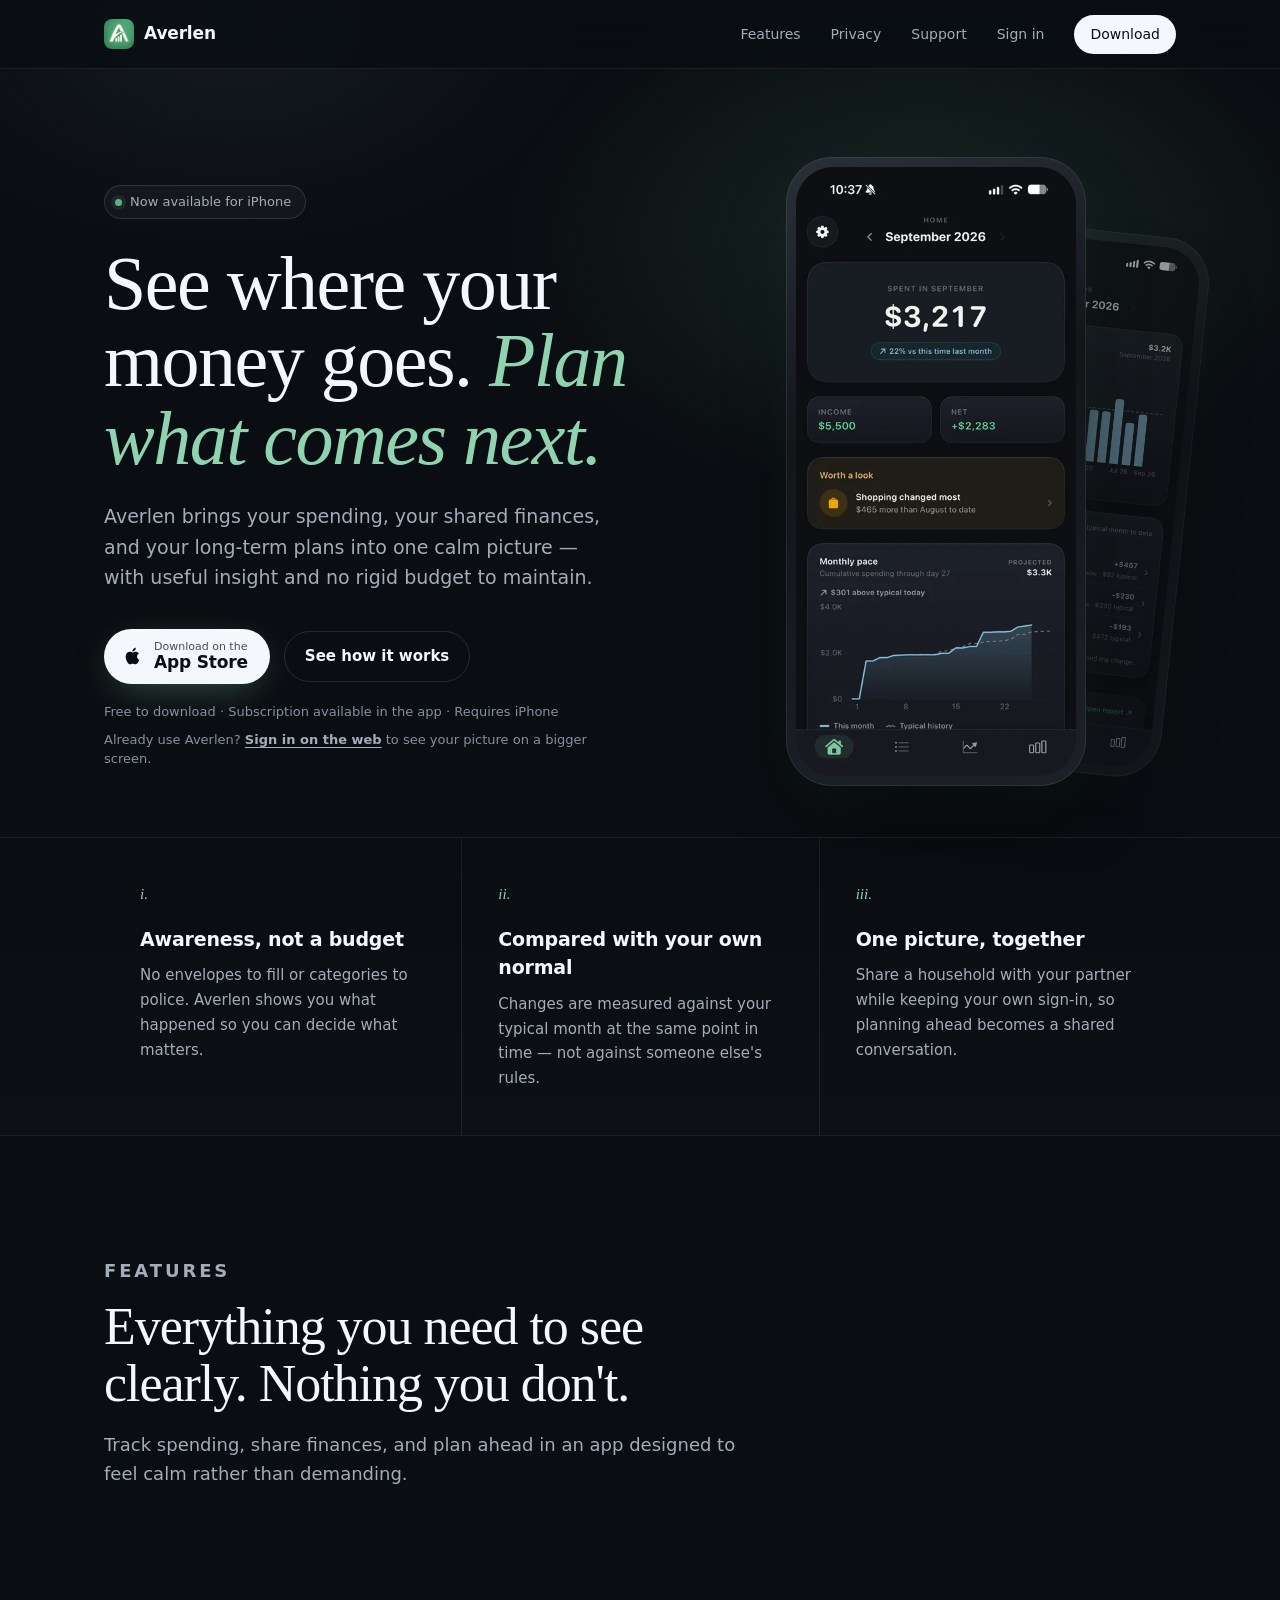
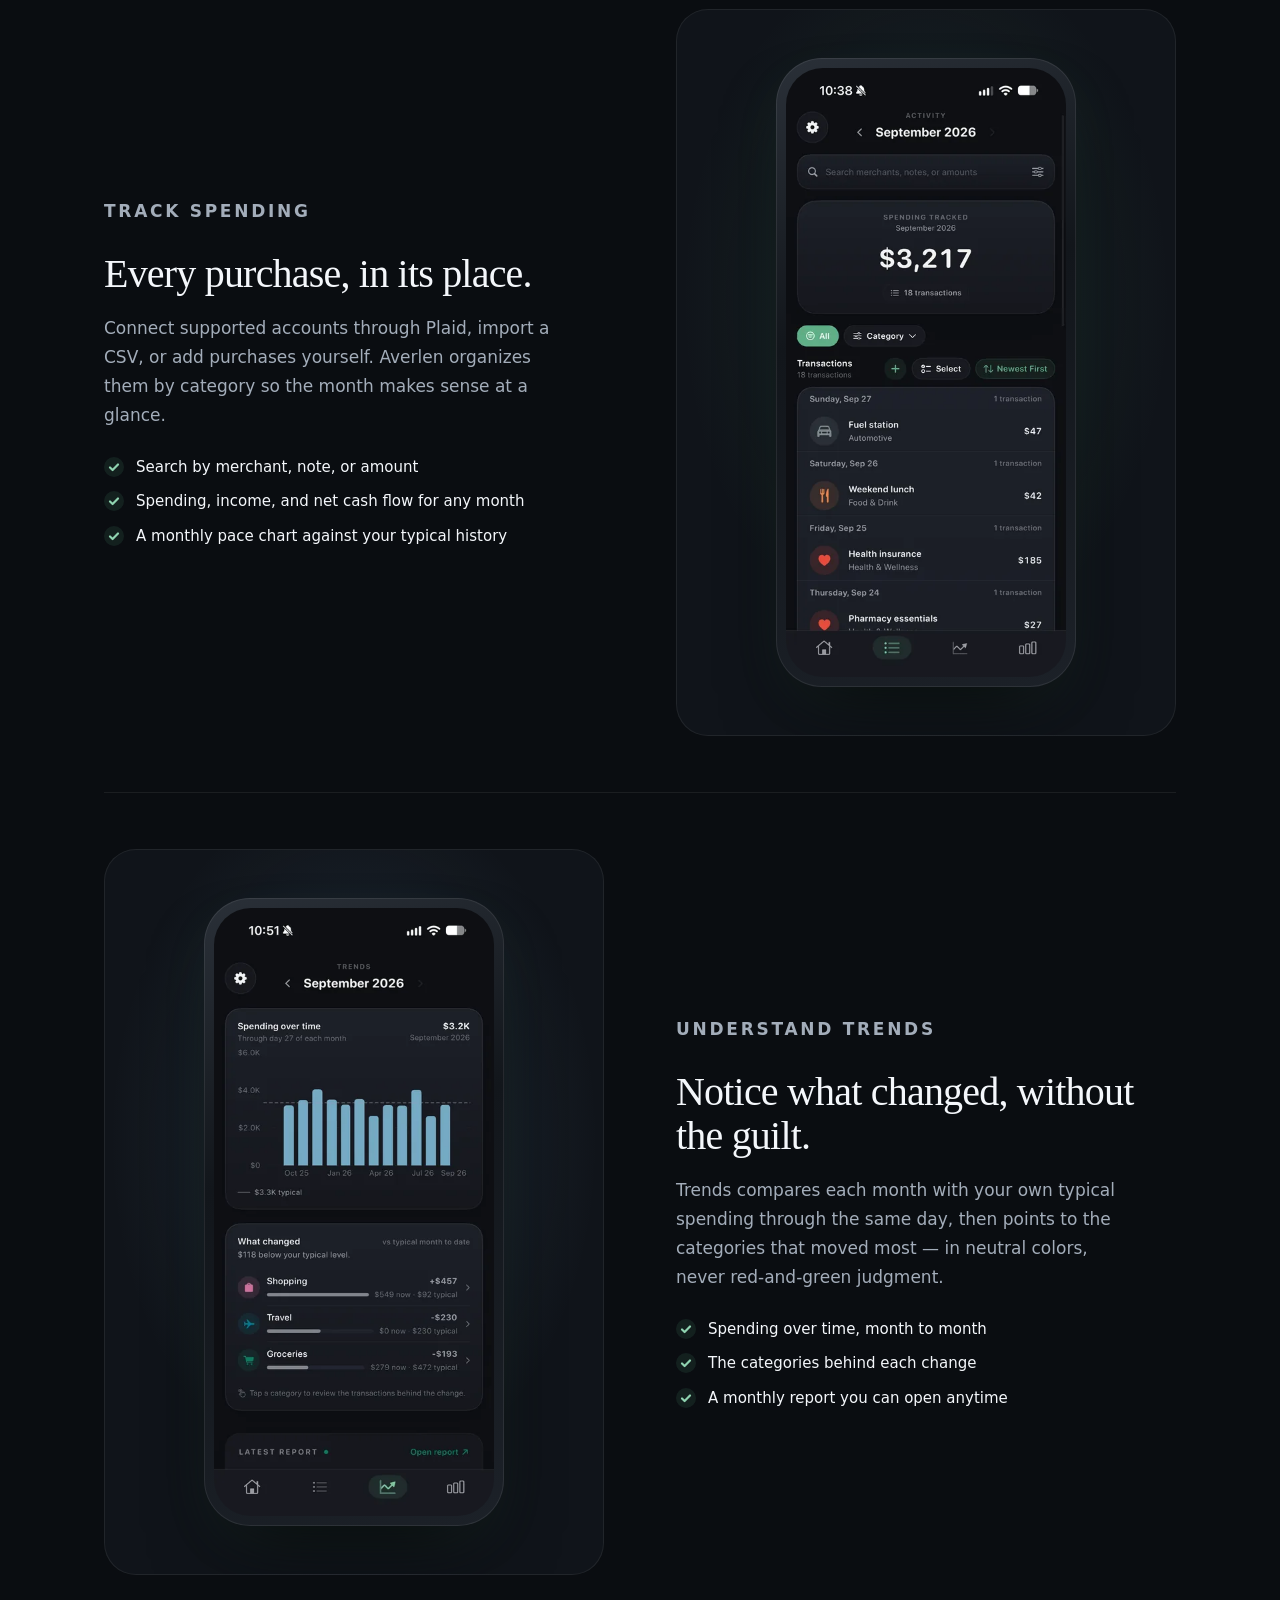
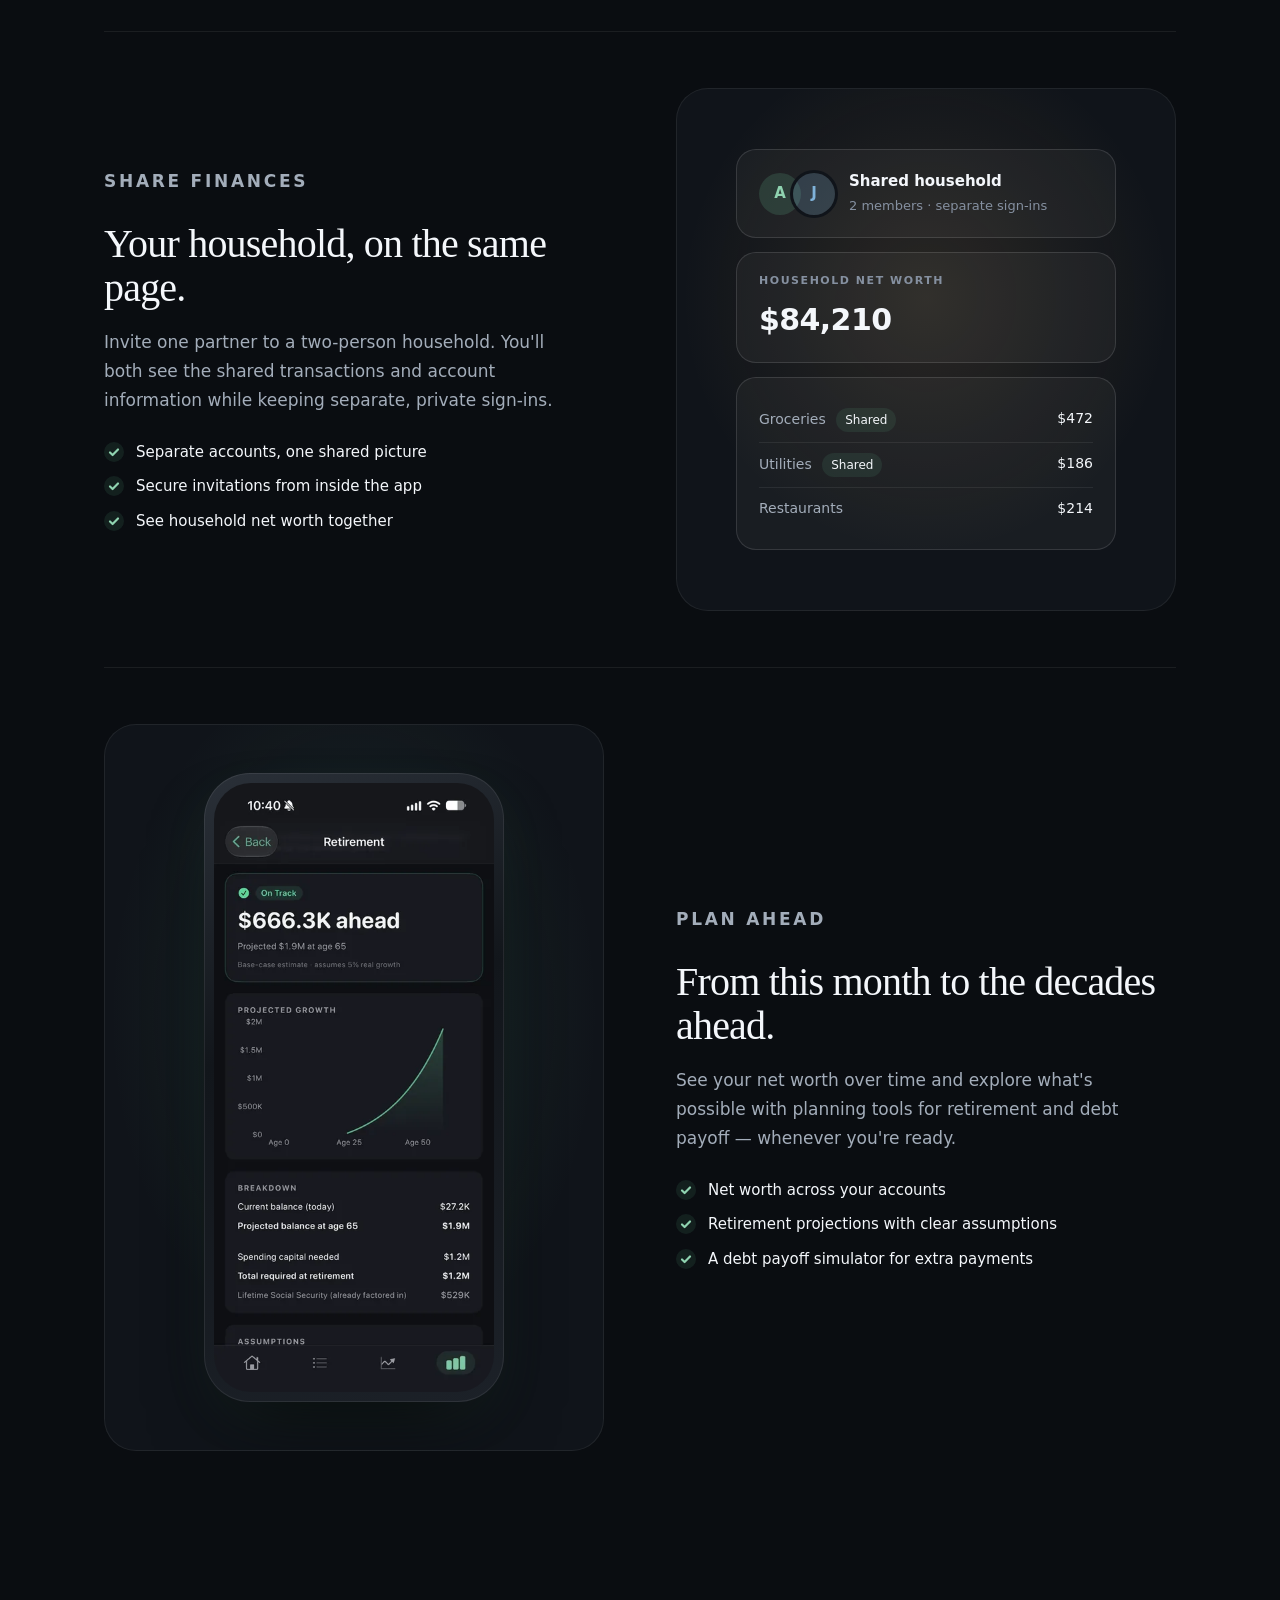
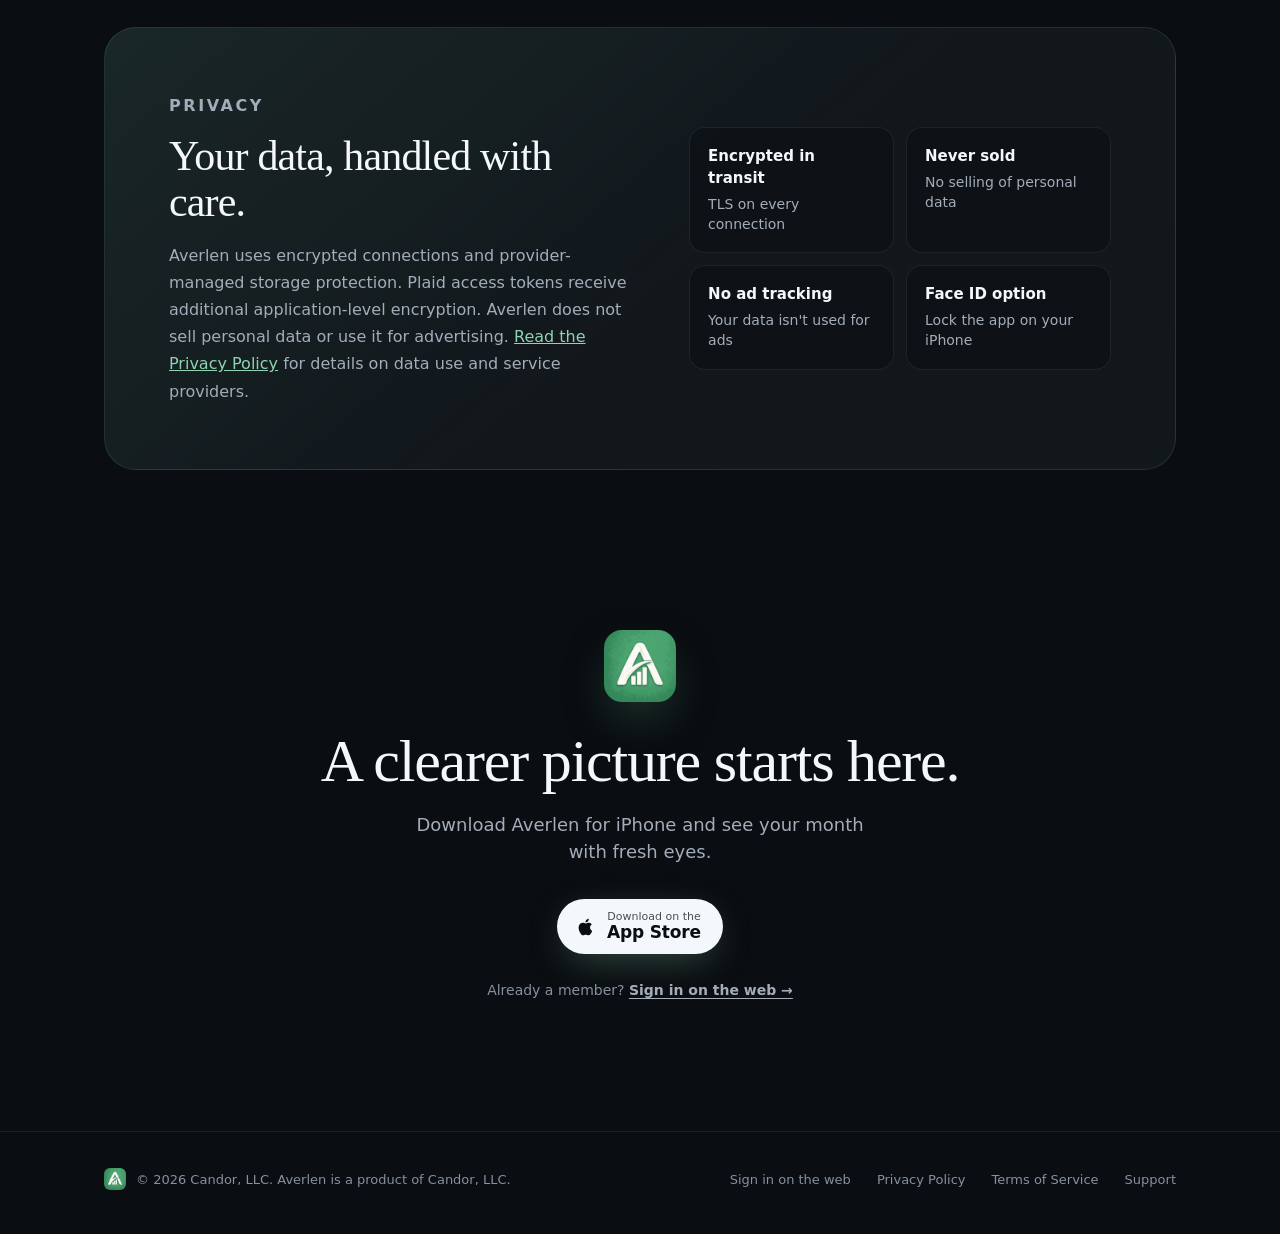
==== commit 678e8ad6: "Link to web sign-in from the homepage and support page Existing members can find averlen.app/app fro" ====
--- a/index.html
+++ b/index.html
@@ -3,6 +3,8 @@
 <head>
     <meta charset="UTF-8">
     <meta name="viewport" content="width=device-width, initial-scale=1.0">
+    <meta http-equiv="Content-Security-Policy" content="default-src 'none'; img-src 'self' data:; style-src 'self' 'unsafe-inline'; base-uri 'none'; form-action 'none'; object-src 'none'">
+    <meta name="referrer" content="strict-origin-when-cross-origin">
     <title>Averlen — See where your money goes. Plan what comes next.</title>
     <meta name="description" content="Averlen for iPhone helps you track spending, share finances with a partner, and plan ahead — with clear insight and no rigid budget to maintain.">
     <meta name="theme-color" content="#0A0D11">
@@ -139,6 +141,10 @@
         .hero-sub { font-size: 19px; line-height: 1.6; color: var(--text-secondary); max-width: 500px; margin-bottom: 36px; }
         .hero-actions { display: flex; flex-wrap: wrap; align-items: center; gap: 14px; }
         .hero-note { margin-top: 18px; font-size: 13px; color: var(--text-muted); }
+        .web-note { margin-top: 8px; }
+        .web-note a, .cta-web a { color: var(--text-secondary); font-weight: 600; text-underline-offset: 3px; }
+        .web-note a:hover, .cta-web a:hover { color: var(--text); }
+        .cta .cta-web { font-size: 14px; color: var(--text-muted); margin: 26px auto 0; }
 
         /* ── Phone frames ── */
         .phone {
@@ -273,7 +279,8 @@
             .section { padding: 88px 0; }
         }
         @media (max-width: 720px) {
-            .nav-links a:not(.button) { display: none; }
+            .nav-links a:not(.button):not(.nav-signin) { display: none; }
+            .nav-links { gap: 18px; }
             .principles-grid { grid-template-columns: 1fr; }
             .principle { padding: 32px 4px; }
             .principle + .principle { border-left: 0; border-top: 1px solid var(--border); }
@@ -296,6 +303,7 @@
                 <a href="#features">Features</a>
                 <a href="#privacy">Privacy</a>
                 <a href="support.html">Support</a>
+                <a class="nav-signin" href="app/">Sign in</a>
                 <a class="button button-small" href="https://apps.apple.com/us/app/averlen/id6792603482">Download</a>
             </nav>
         </div>
@@ -317,6 +325,7 @@
                         <a class="button button-ghost" href="#features">See how it works</a>
                     </div>
                     <p class="hero-note rise rise-4">Free to download · Subscription available in the app · Requires iPhone</p>
+                    <p class="hero-note web-note rise rise-4">Already use Averlen? <a href="app/">Sign in on the web</a> to see your picture on a bigger screen.</p>
                 </div>
                 <div class="hero-phones" aria-hidden="true">
                     <div class="phone back"><img src="assets/trends-420.webp" width="420" height="913" alt=""></div>
@@ -464,6 +473,7 @@
                     <svg viewBox="0 0 24 24" fill="currentColor" aria-hidden="true"><path d="M16.37 12.6c-.02-2.3 1.88-3.4 1.96-3.46-1.07-1.56-2.73-1.77-3.32-1.8-1.41-.14-2.76.83-3.48.83-.72 0-1.82-.81-3-.79-1.54.02-2.96.9-3.76 2.27-1.6 2.78-.41 6.9 1.15 9.16.76 1.1 1.67 2.34 2.86 2.3 1.15-.05 1.58-.74 2.97-.74 1.38 0 1.78.74 2.99.72 1.24-.02 2.02-1.12 2.77-2.23.87-1.28 1.23-2.52 1.25-2.58-.03-.01-2.39-.92-2.41-3.65ZM14.1 5.86c.63-.77 1.06-1.83.94-2.89-.91.04-2.01.61-2.66 1.37-.58.67-1.1 1.75-.96 2.79 1.02.08 2.05-.52 2.68-1.27Z"/></svg>
                     <span><small>Download on the</small><strong>App Store</strong></span>
                 </a>
+                <p class="cta-web">Already a member? <a href="app/">Sign in on the web →</a></p>
             </div>
         </section>
     </main>
@@ -475,6 +485,7 @@
                 <span>&copy; 2026 Candor, LLC. Averlen is a product of Candor, LLC.</span>
             </div>
             <nav class="footer-links" aria-label="Legal and support">
+                <a href="app/">Sign in on the web</a>
                 <a href="privacy.html">Privacy Policy</a>
                 <a href="terms.html">Terms of Service</a>
                 <a href="support.html">Support</a>
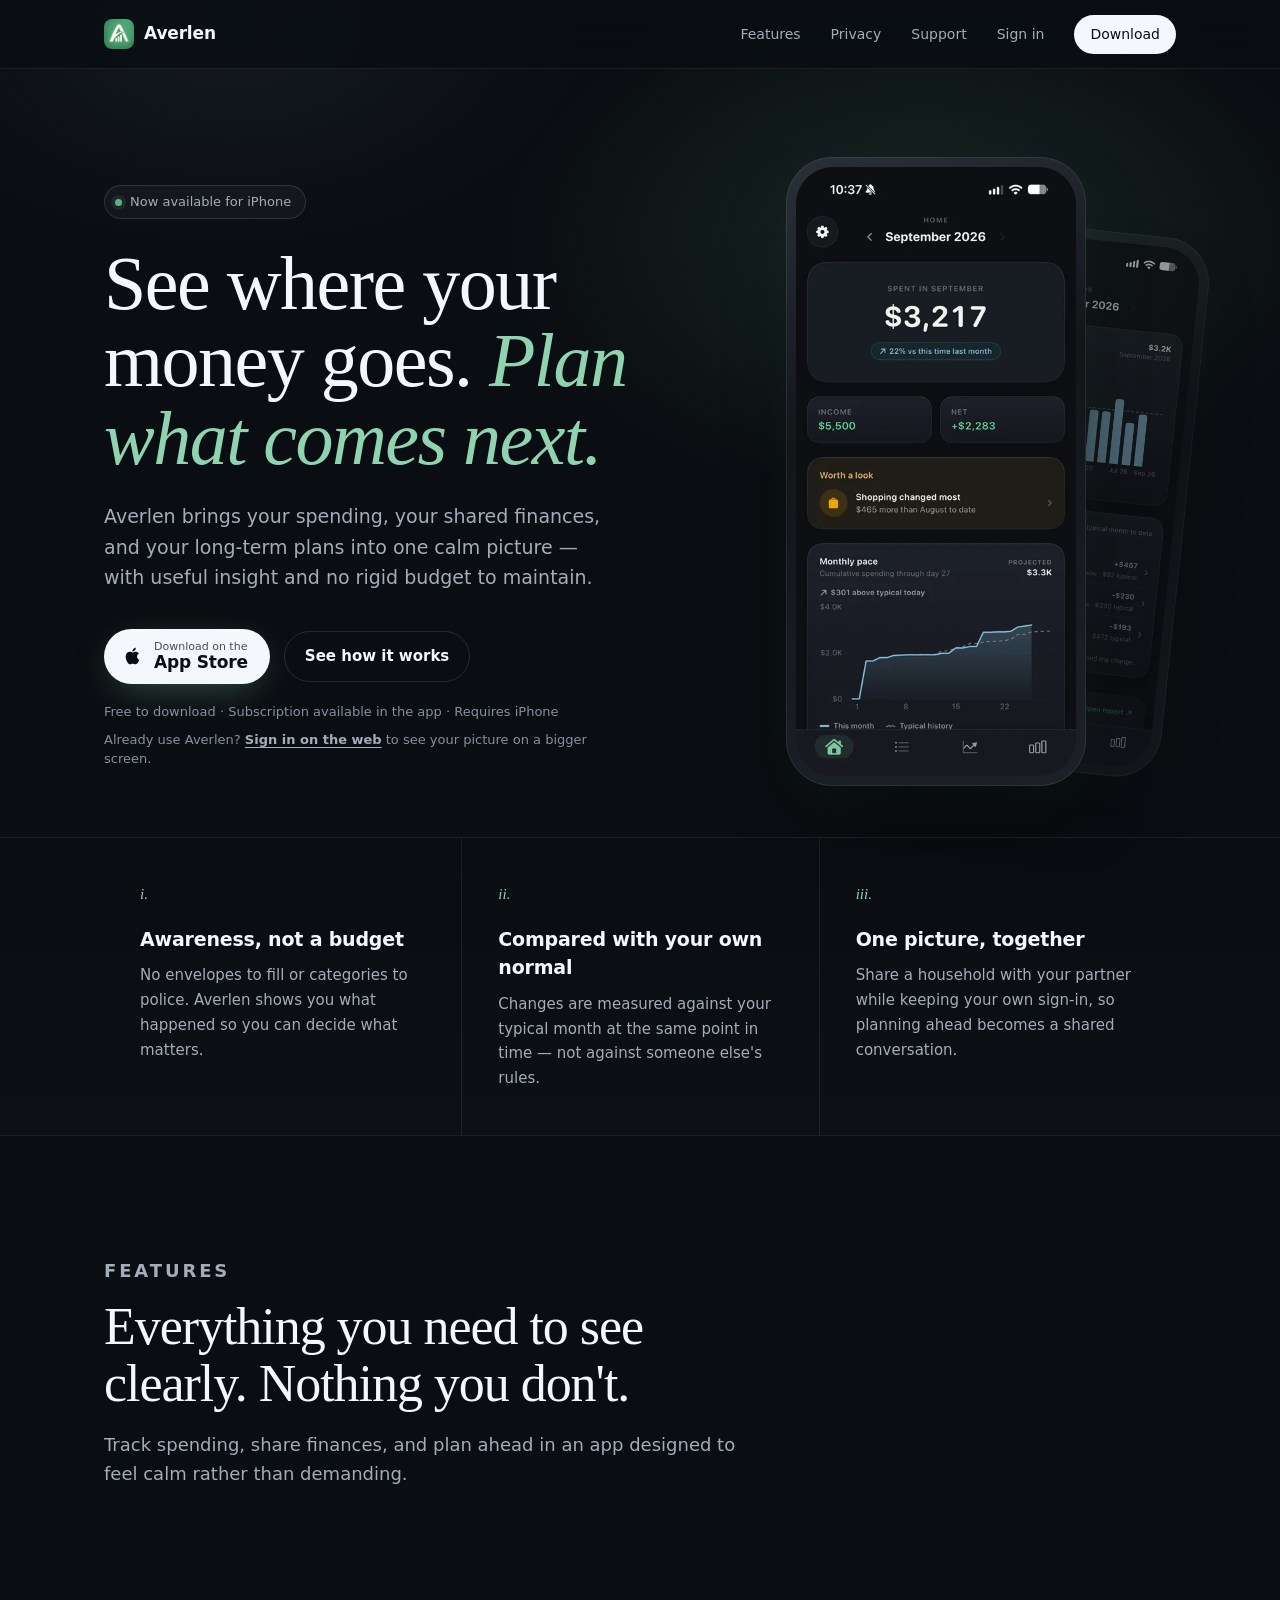
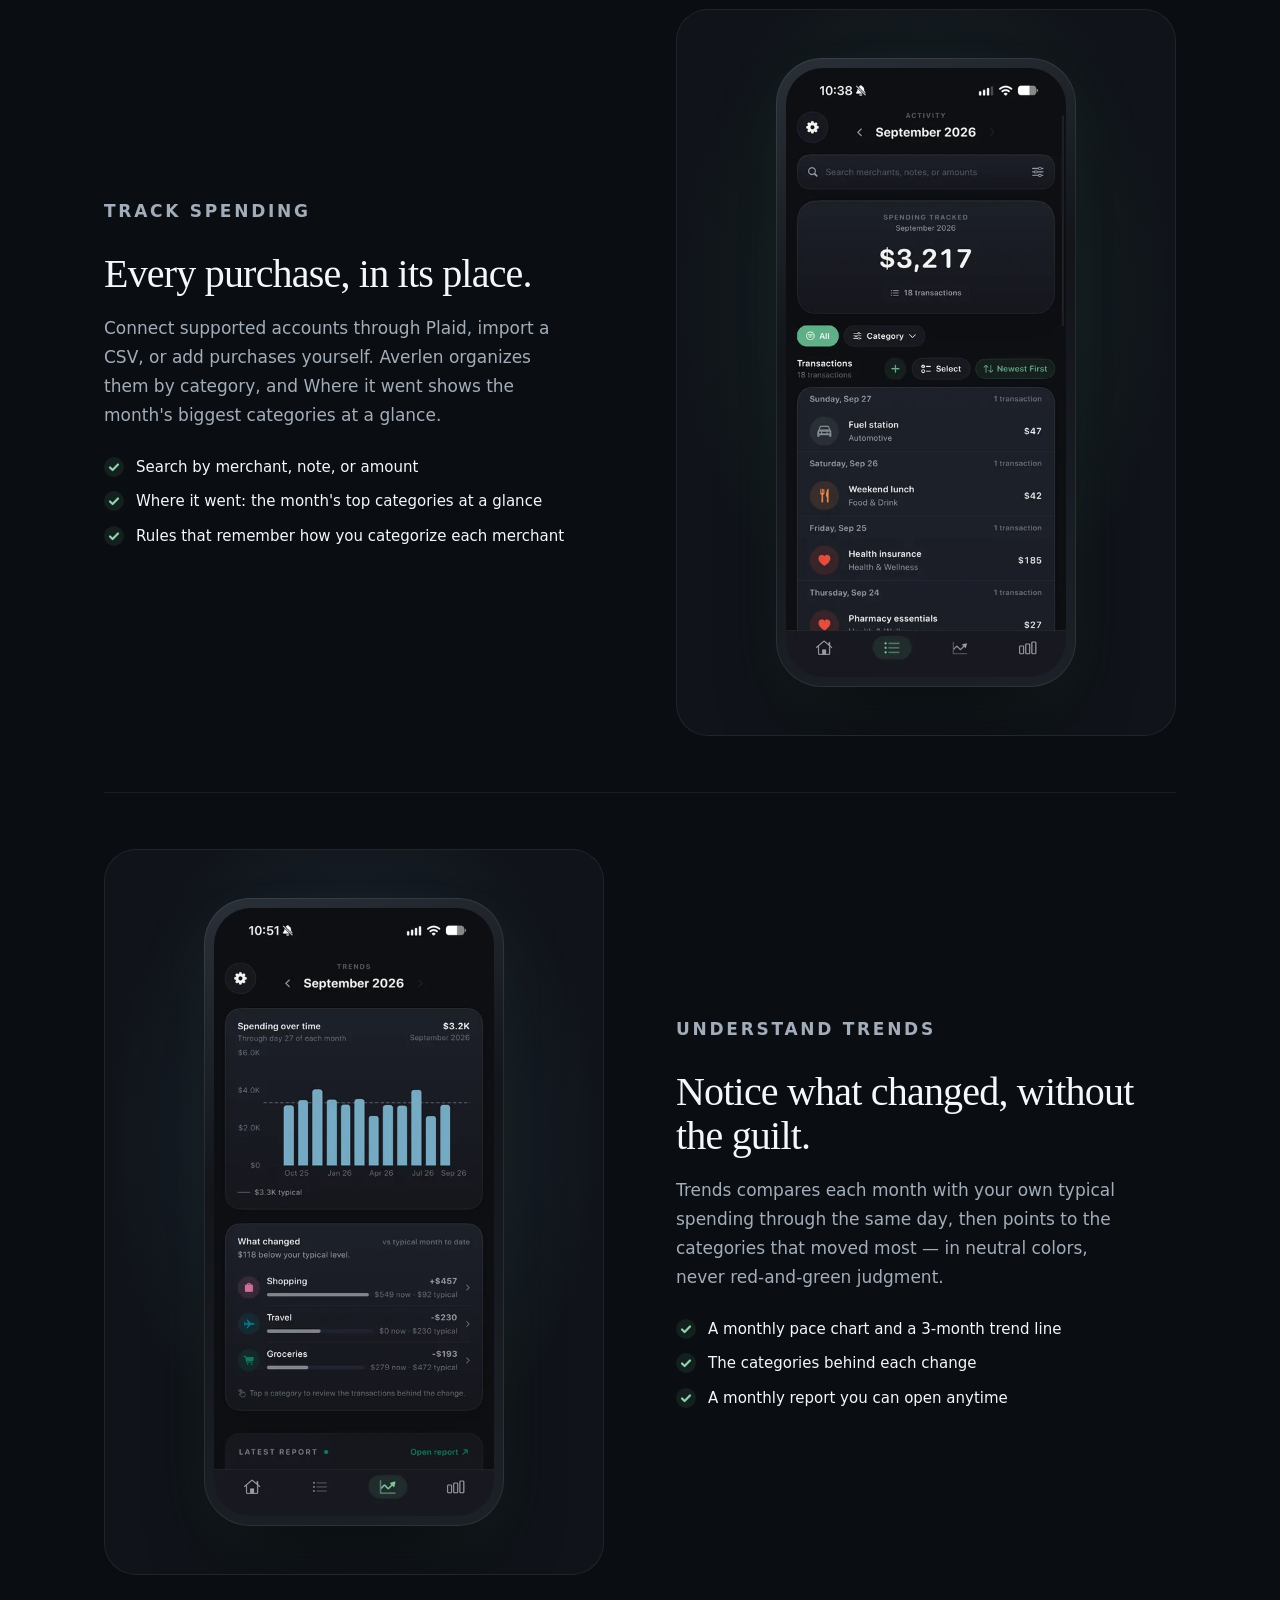
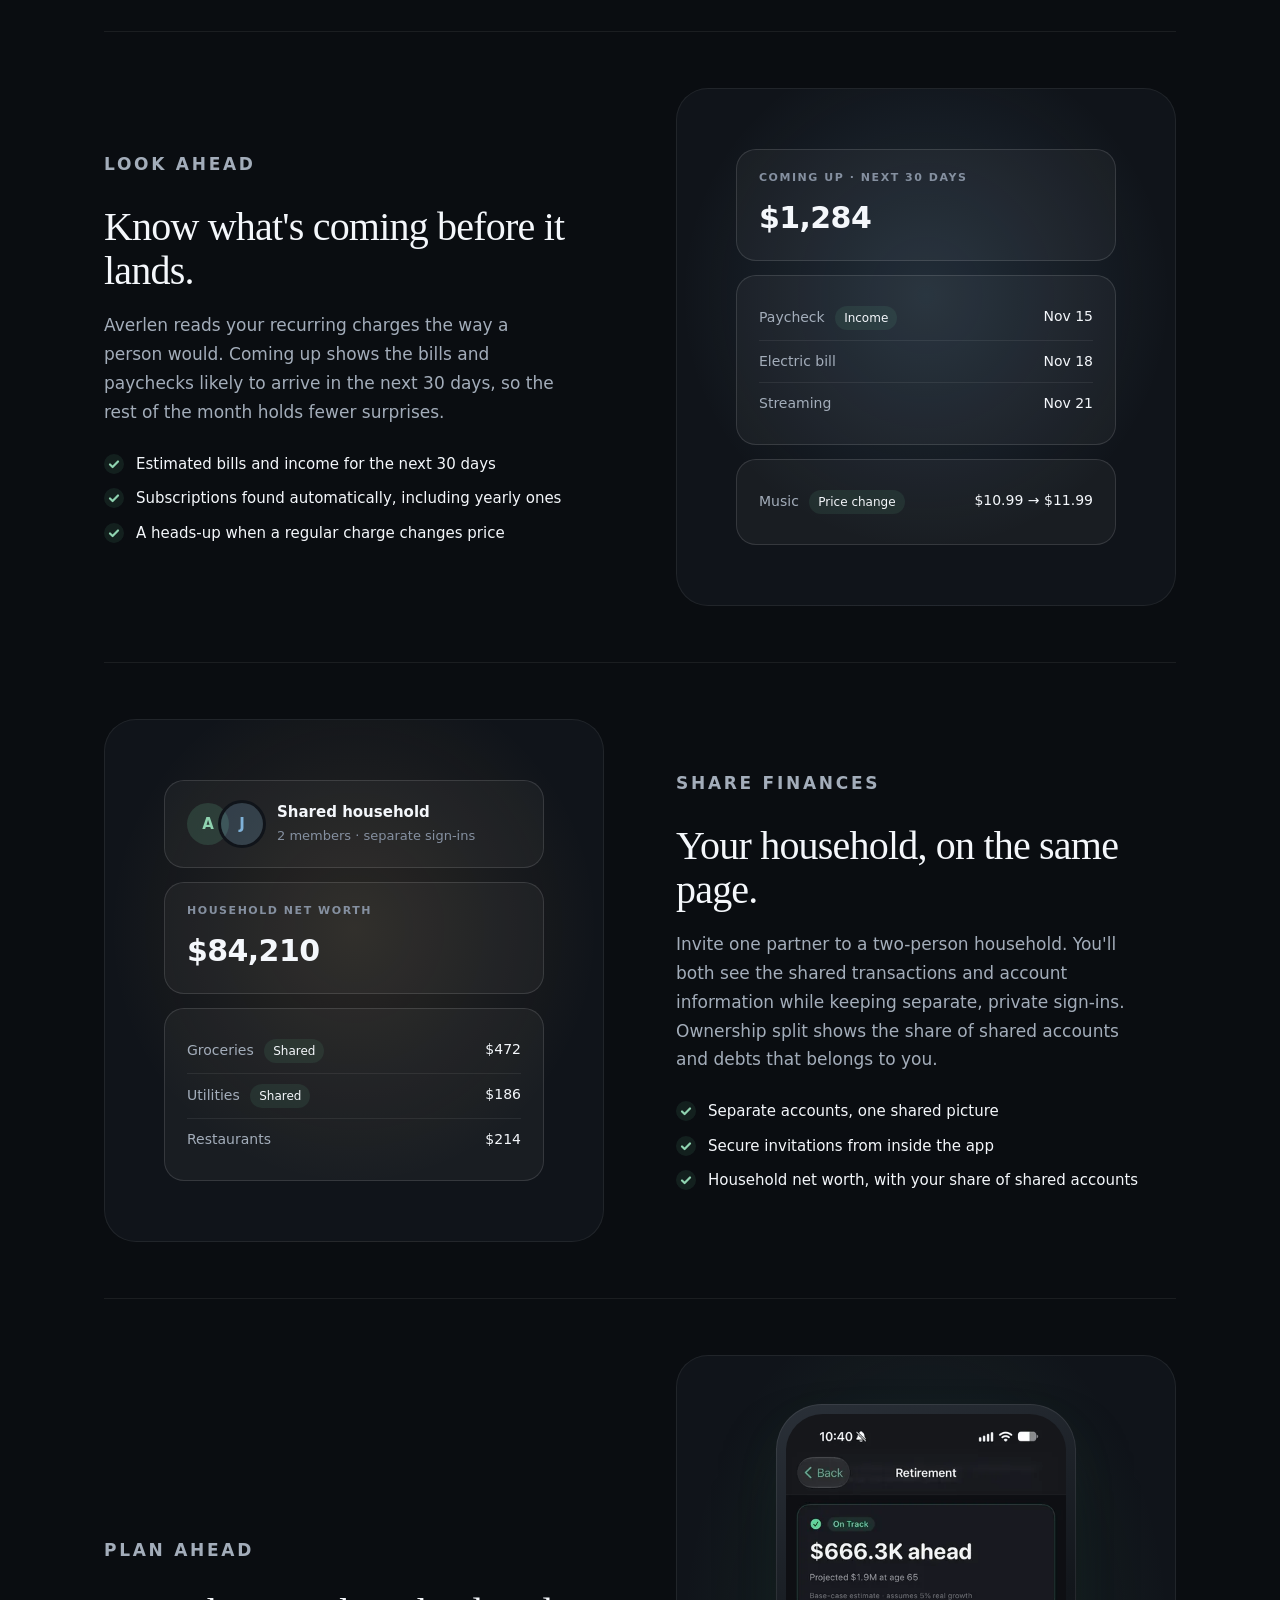
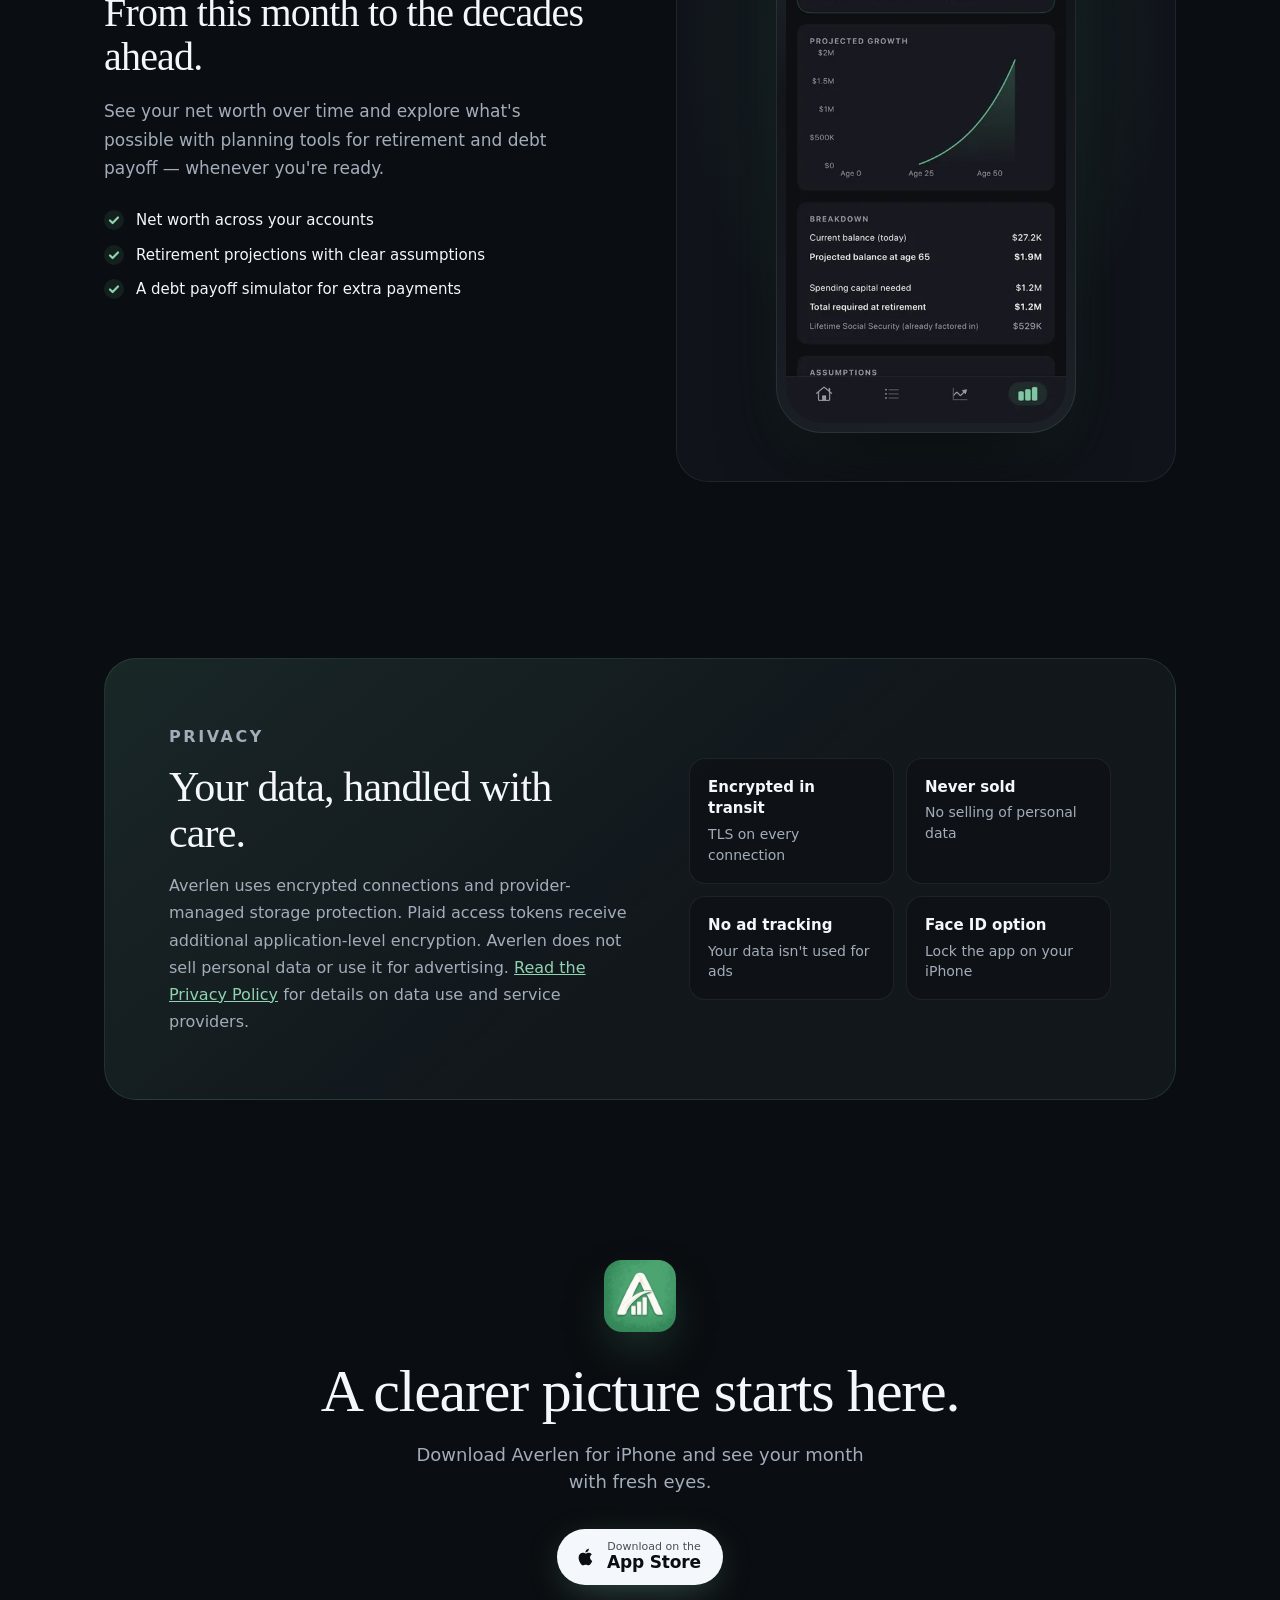
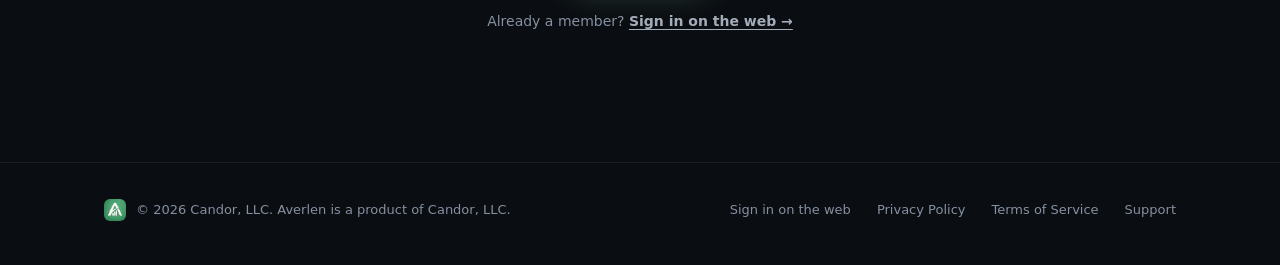
==== commit 5905402c: "Add Coming up, subscriptions and recent app features to the homepage New "Look ahead" section for Co" ====
--- a/index.html
+++ b/index.html
@@ -303,7 +303,7 @@
                 <a href="#features">Features</a>
                 <a href="#privacy">Privacy</a>
                 <a href="support.html">Support</a>
-                <a class="nav-signin" href="app/">Sign in</a>
+                <a class="nav-signin" href="https://app.averlen.app/">Sign in</a>
                 <a class="button button-small" href="https://apps.apple.com/us/app/averlen/id6792603482">Download</a>
             </nav>
         </div>
@@ -325,7 +325,7 @@
                         <a class="button button-ghost" href="#features">See how it works</a>
                     </div>
                     <p class="hero-note rise rise-4">Free to download · Subscription available in the app · Requires iPhone</p>
-                    <p class="hero-note web-note rise rise-4">Already use Averlen? <a href="app/">Sign in on the web</a> to see your picture on a bigger screen.</p>
+                    <p class="hero-note web-note rise rise-4">Already use Averlen? <a href="https://app.averlen.app/">Sign in on the web</a> to see your picture on a bigger screen.</p>
                 </div>
                 <div class="hero-phones" aria-hidden="true">
                     <div class="phone back"><img src="assets/trends-420.webp" width="420" height="913" alt=""></div>
@@ -368,11 +368,11 @@
                     <div class="feature-copy">
                         <p class="eyebrow">Track spending</p>
                         <h3>Every purchase, in its place.</h3>
-                        <p>Connect supported accounts through Plaid, import a CSV, or add purchases yourself. Averlen organizes them by category so the month makes sense at a glance.</p>
+                        <p>Connect supported accounts through Plaid, import a CSV, or add purchases yourself. Averlen organizes them by category, and Where it went shows the month's biggest categories at a glance.</p>
                         <ul class="checks">
                             <li>Search by merchant, note, or amount</li>
-                            <li>Spending, income, and net cash flow for any month</li>
-                            <li>A monthly pace chart against your typical history</li>
+                            <li>Where it went: the month's top categories at a glance</li>
+                            <li>Rules that remember how you categorize each merchant</li>
                         </ul>
                     </div>
                     <div class="feature-media">
@@ -386,13 +386,42 @@
                         <h3>Notice what changed, without the guilt.</h3>
                         <p>Trends compares each month with your own typical spending through the same day, then points to the categories that moved most — in neutral colors, never red-and-green judgment.</p>
                         <ul class="checks">
-                            <li>Spending over time, month to month</li>
+                            <li>A monthly pace chart and a 3-month trend line</li>
                             <li>The categories behind each change</li>
                             <li>A monthly report you can open anytime</li>
                         </ul>
                     </div>
                     <div class="feature-media glow-blue">
                         <div class="phone"><picture><source type="image/webp" srcset="assets/trends-420.webp 420w, assets/trends-840.webp 840w" sizes="300px"><img src="assets/trends-840.jpg" width="840" height="1826" alt="Averlen's Trends screen with a year of monthly spending bars and the categories that changed most" loading="lazy"></picture></div>
+                    </div>
+                </article>
+
+                <article class="feature">
+                    <div class="feature-copy">
+                        <p class="eyebrow">Look ahead</p>
+                        <h3>Know what's coming before it lands.</h3>
+                        <p>Averlen reads your recurring charges the way a person would. Coming up shows the bills and paychecks likely to arrive in the next 30 days, so the rest of the month holds fewer surprises.</p>
+                        <ul class="checks">
+                            <li>Estimated bills and income for the next 30 days</li>
+                            <li>Subscriptions found automatically, including yearly ones</li>
+                            <li>A heads-up when a regular charge changes price</li>
+                        </ul>
+                    </div>
+                    <div class="feature-media glow-blue" aria-hidden="true">
+                        <div class="household">
+                            <div class="h-card">
+                                <p class="h-label">Coming up · Next 30 days</p>
+                                <p class="h-value">$1,284</p>
+                            </div>
+                            <div class="h-card">
+                                <div class="h-row"><span>Paycheck <span class="h-tag">Income</span></span><span>Nov 15</span></div>
+                                <div class="h-row"><span>Electric bill</span><span>Nov 18</span></div>
+                                <div class="h-row"><span>Streaming</span><span>Nov 21</span></div>
+                            </div>
+                            <div class="h-card">
+                                <div class="h-row"><span>Music <span class="h-tag">Price change</span></span><span>$10.99 → $11.99</span></div>
+                            </div>
+                        </div>
                     </div>
                 </article>
 
@@ -400,11 +429,11 @@
                     <div class="feature-copy">
                         <p class="eyebrow">Share finances</p>
                         <h3>Your household, on the same page.</h3>
-                        <p>Invite one partner to a two-person household. You'll both see the shared transactions and account information while keeping separate, private sign-ins.</p>
+                        <p>Invite one partner to a two-person household. You'll both see the shared transactions and account information while keeping separate, private sign-ins. Ownership split shows the share of shared accounts and debts that belongs to you.</p>
                         <ul class="checks">
                             <li>Separate accounts, one shared picture</li>
                             <li>Secure invitations from inside the app</li>
-                            <li>See household net worth together</li>
+                            <li>Household net worth, with your share of shared accounts</li>
                         </ul>
                     </div>
                     <div class="feature-media glow-amber" aria-hidden="true">
@@ -473,7 +502,7 @@
                     <svg viewBox="0 0 24 24" fill="currentColor" aria-hidden="true"><path d="M16.37 12.6c-.02-2.3 1.88-3.4 1.96-3.46-1.07-1.56-2.73-1.77-3.32-1.8-1.41-.14-2.76.83-3.48.83-.72 0-1.82-.81-3-.79-1.54.02-2.96.9-3.76 2.27-1.6 2.78-.41 6.9 1.15 9.16.76 1.1 1.67 2.34 2.86 2.3 1.15-.05 1.58-.74 2.97-.74 1.38 0 1.78.74 2.99.72 1.24-.02 2.02-1.12 2.77-2.23.87-1.28 1.23-2.52 1.25-2.58-.03-.01-2.39-.92-2.41-3.65ZM14.1 5.86c.63-.77 1.06-1.83.94-2.89-.91.04-2.01.61-2.66 1.37-.58.67-1.1 1.75-.96 2.79 1.02.08 2.05-.52 2.68-1.27Z"/></svg>
                     <span><small>Download on the</small><strong>App Store</strong></span>
                 </a>
-                <p class="cta-web">Already a member? <a href="app/">Sign in on the web →</a></p>
+                <p class="cta-web">Already a member? <a href="https://app.averlen.app/">Sign in on the web →</a></p>
             </div>
         </section>
     </main>
@@ -485,7 +514,7 @@
                 <span>&copy; 2026 Candor, LLC. Averlen is a product of Candor, LLC.</span>
             </div>
             <nav class="footer-links" aria-label="Legal and support">
-                <a href="app/">Sign in on the web</a>
+                <a href="https://app.averlen.app/">Sign in on the web</a>
                 <a href="privacy.html">Privacy Policy</a>
                 <a href="terms.html">Terms of Service</a>
                 <a href="support.html">Support</a>
